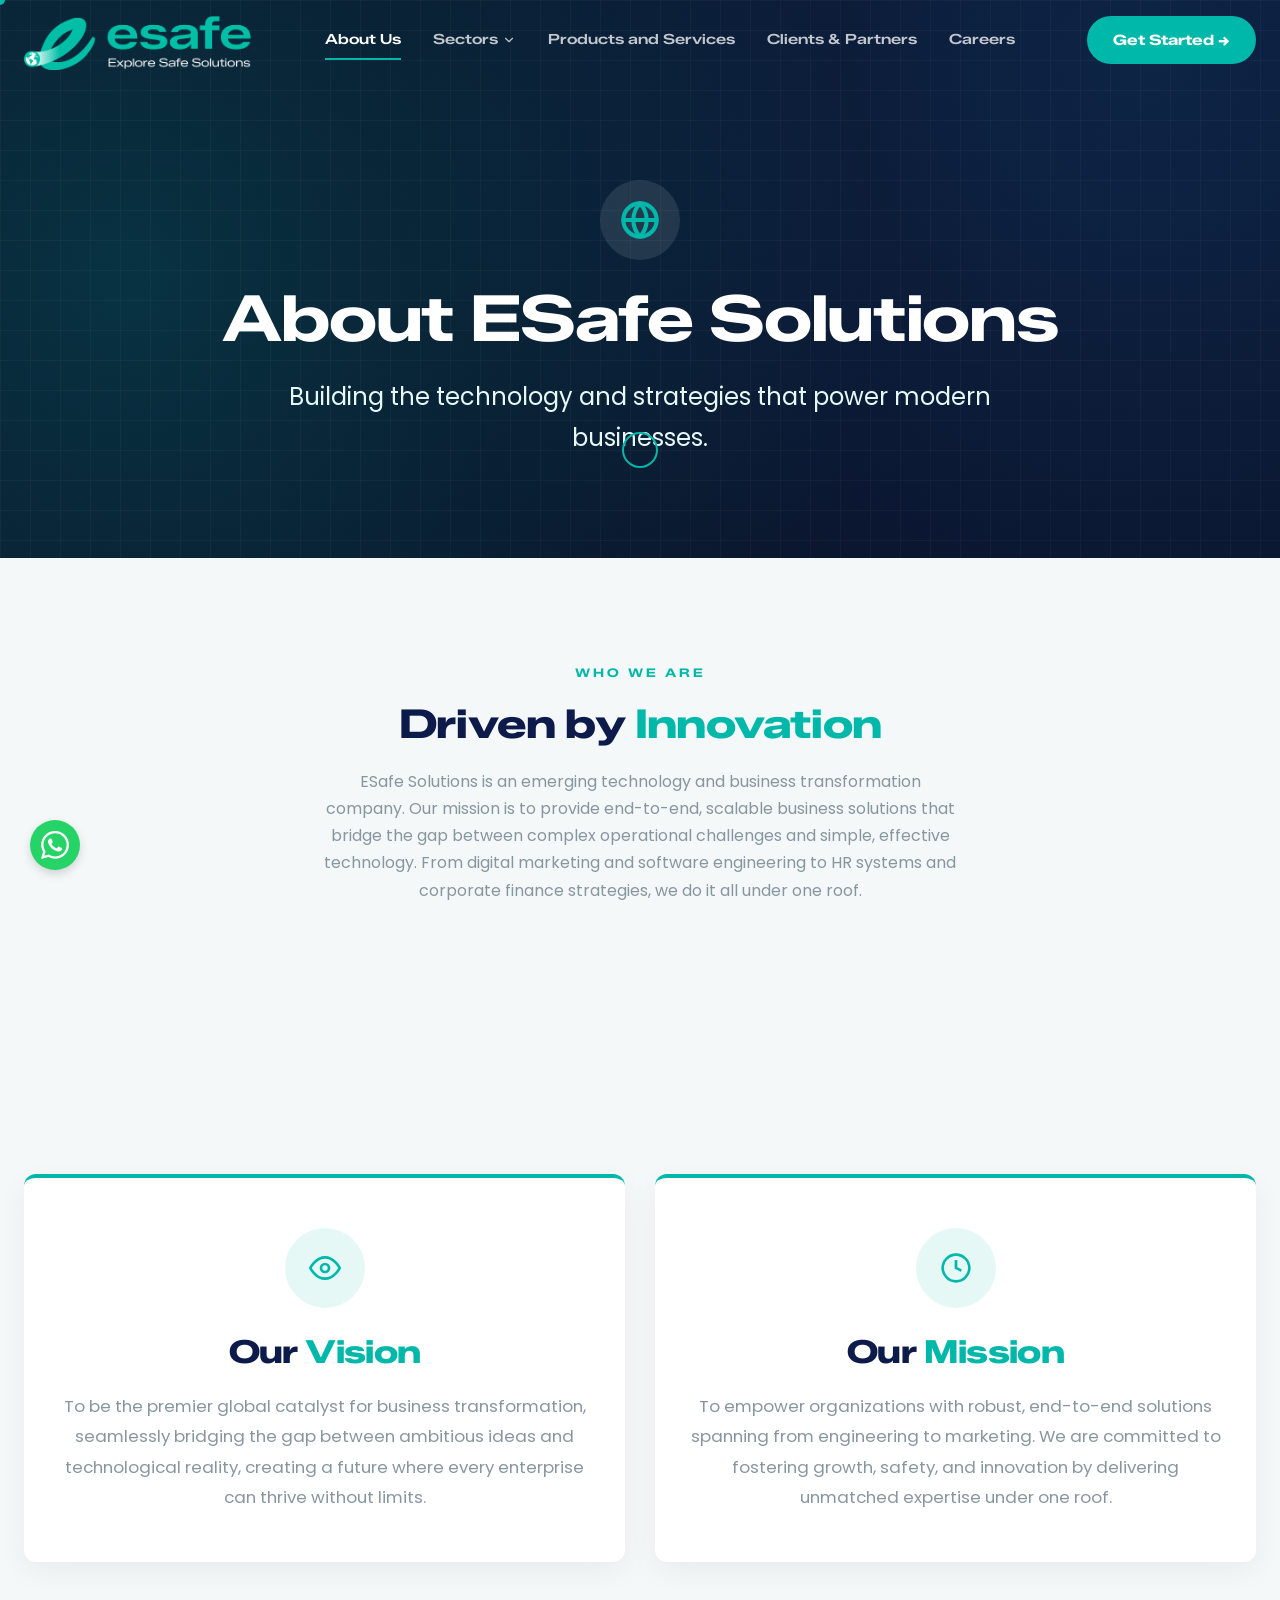
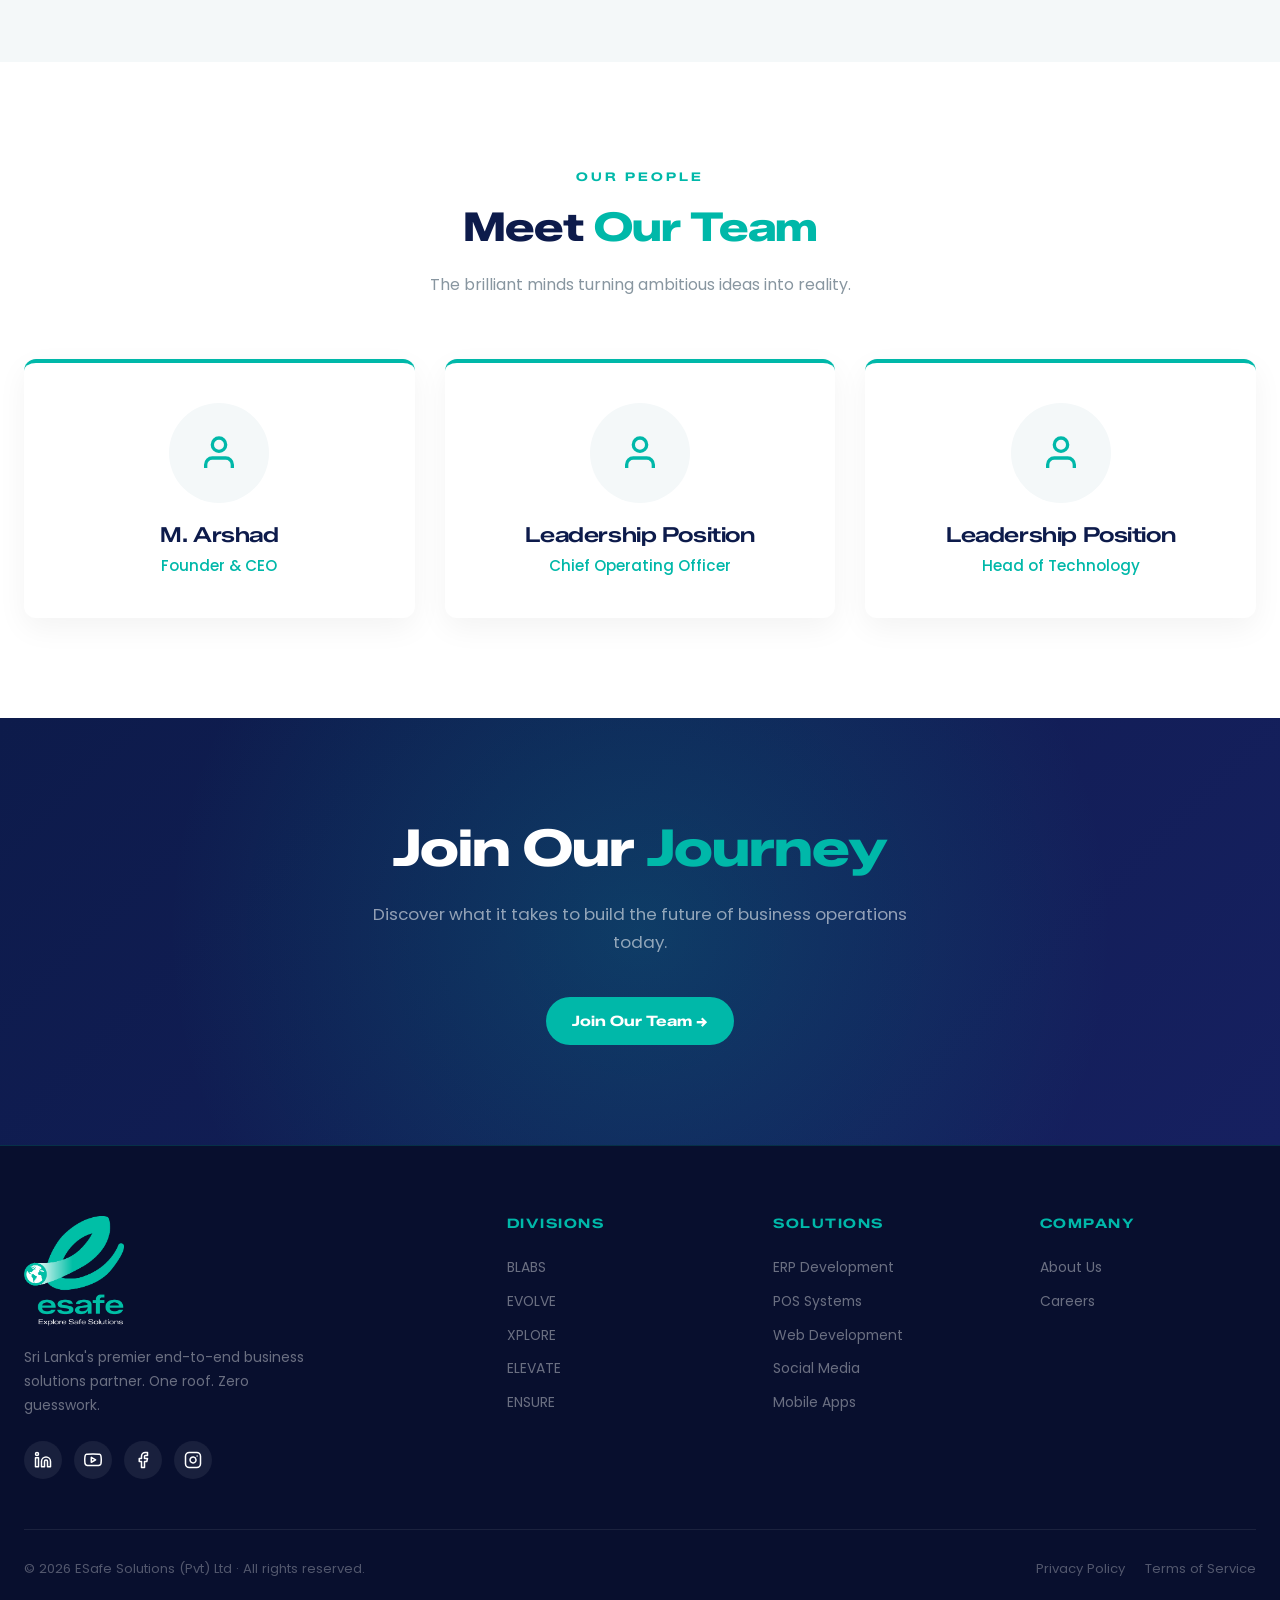
==== about.html @ 648a98b5 "Updated" ====
<!DOCTYPE html>
<html lang="en">

<head>
    <meta charset="UTF-8">
    <meta name="viewport" content="width=device-width, initial-scale=1.0">
    <link rel="icon" href="favicon.png" type="image/png">
    <title>About Us - ESafe Solutions</title>
    <meta name="description" content="Learn more about ESafe Solutions, our mission, values, and the expert team driving business success in Sri Lanka and beyond.">
    <meta name="keywords" content="ESafe Solutions clients, Vepay.io, cbt.lk, Hadramout Premium Restaurant, OSaka City, Aayidhiya Bakers, Zony Spices, iKing Clothings">
    <meta name="author" content="ESafe Solutions (Pvt) Ltd">
    <meta name="robots" content="index, follow">
    <link rel="canonical" href="https://esafesolutions.co/about.html">

    <!-- Open Graph -->
    <meta property="og:type" content="website">
    <meta property="og:url" content="https://esafesolutions.co/clients.html">
    <meta property="og:title" content="About Us - ESafe Solutions">
    <meta property="og:description" content="Our trusted clients and partners including Vepay.io, CBT.lk, Hadramout Premium Restaurant, OSaka City, Aayidhiya Bakers, Zony Spices and iKing Clothings.">
    <meta property="og:site_name" content="ESafe Solutions">

    <!-- Google Fonts: Poppins -->
    <link rel="preconnect" href="https://fonts.googleapis.com">
    <link rel="preconnect" href="https://fonts.gstatic.com" crossorigin>
    <link
        href="https://fonts.googleapis.com/css2?family=Poppins:wght@300;400;500&family=Zalando+Sans+Expanded:wght@600;700;800&display=swap"
        rel="stylesheet">

    <link rel="stylesheet" href="styles.css">
    <style>
        /* ── Page-specific styles ── */
        .sector-header {
            padding: 180px 0 100px;
            background-color: #0A1128;
            color: var(--white);
            text-align: center;
            position: relative;
            overflow: hidden;
        }

        .sector-header::before {
            content: '';
            position: absolute;
            top: -50%;
            left: -50%;
            width: 200%;
            height: 200%;
            background:
                radial-gradient(circle at 30% 50%, rgba(0, 184, 169, 0.2) 0%, transparent 40%),
                radial-gradient(circle at 70% 30%, rgba(33, 150, 243, 0.15) 0%, transparent 40%);
            z-index: 0;
        }

        .sector-header::after {
            content: '';
            position: absolute;
            inset: 0;
            background-image:
                linear-gradient(rgba(255, 255, 255, 0.03) 1px, transparent 1px),
                linear-gradient(90deg, rgba(255, 255, 255, 0.03) 1px, transparent 1px);
            background-size: 30px 30px;
            z-index: 0;
        }

        .sector-header-content {
            position: relative;
            z-index: 1;
        }

        .sector-icon {
            width: 80px;
            height: 80px;
            background: rgba(255, 255, 255, 0.1);
            border-radius: 50%;
            display: flex;
            align-items: center;
            justify-content: center;
            margin: 0 auto 20px;
            color: var(--teal);
        }

        .sector-title {
            font-size: 4rem;
            margin-bottom: 20px;
            font-family: var(--font-heading);
        }

        .sector-subtitle {
            font-size: 1.5rem;
            color: var(--teal-pale);
            max-width: 800px;
            margin: 0 auto;
        }

        /* ── Why Join Section ── */
        .careers-why {
            padding: 100px 0 60px;
        }

        .perks-grid {
            display: grid;
            grid-template-columns: repeat(auto-fit, minmax(260px, 1fr));
            gap: 30px;
            margin-top: 50px;
        }

        .perk-card {
            background: var(--white);
            padding: 40px 32px;
            border-radius: 12px;
            box-shadow: 0 10px 30px rgba(0, 0, 0, 0.05);
            border-top: 4px solid var(--teal);
            transition: transform 0.3s, box-shadow 0.3s;
            text-align: center;
        }

        .perk-card:hover {
            transform: translateY(-8px);
            box-shadow: 0 15px 40px rgba(0, 184, 169, 0.15);
        }

        .perk-icon {
            width: 60px;
            height: 60px;
            background: rgba(0, 184, 169, 0.1);
            border-radius: 50%;
            display: flex;
            align-items: center;
            justify-content: center;
            margin: 0 auto 20px;
            color: var(--teal);
        }

        .perk-title {
            font-size: 1.2rem;
            color: var(--navy);
            margin-bottom: 12px;
            font-weight: 600;
        }

        .perk-desc {
            color: var(--text-muted);
            font-size: 0.95rem;
            line-height: 1.7;
        }

        /* ── Open Positions Section ── */
        .open-positions {
            padding: 60px 0 100px;
        }

        .positions-intro {
            max-width: 700px;
            margin: 0 auto;
            text-align: center;
        }

        .rooster-cta-wrapper {
            margin-top: 60px;
            display: flex;
            justify-content: center;
        }

        .rooster-card {
            background: #0A1128;
            border-radius: 20px;
            padding: 60px 40px;
            text-align: center;
            max-width: 800px;
            width: 100%;
            position: relative;
            overflow: hidden;
            box-shadow: 0 30px 80px rgba(0, 184, 169, 0.2);
        }

        .rooster-card::before {
            content: '';
            position: absolute;
            top: -60%;
            left: -40%;
            width: 200%;
            height: 200%;
            background:
                radial-gradient(circle at 30% 40%, rgba(0, 184, 169, 0.25) 0%, transparent 50%),
                radial-gradient(circle at 70% 70%, rgba(33, 150, 243, 0.15) 0%, transparent 50%);
            z-index: 0;
        }

        .rooster-card-inner {
            position: relative;
            z-index: 1;
        }

        .rooster-badge {
            display: inline-flex;
            align-items: center;
            gap: 8px;
            background: rgba(0, 184, 169, 0.15);
            border: 1px solid rgba(0, 184, 169, 0.3);
            color: var(--teal);
            padding: 6px 16px;
            border-radius: 50px;
            font-size: 0.85rem;
            font-weight: 500;
            margin-bottom: 28px;
            letter-spacing: 0.05em;
            text-transform: uppercase;
        }

        .rooster-badge-dot {
            width: 8px;
            height: 8px;
            background: var(--teal);
            border-radius: 50%;
            animation: pulse-dot 2s infinite;
        }

        @keyframes pulse-dot {

            0%,
            100% {
                opacity: 1;
                transform: scale(1);
            }

            50% {
                opacity: 0.5;
                transform: scale(0.8);
            }
        }

        .rooster-card-title {
            font-size: 2rem;
            color: var(--white);
            font-family: var(--font-heading);
            margin-bottom: 16px;
        }

        .rooster-card-desc {
            color: rgba(255, 255, 255, 0.65);
            font-size: 1rem;
            line-height: 1.7;
            margin-bottom: 16px;
        }

        .btn-rooster {
            display: inline-flex;
            align-items: center;
            gap: 10px;
            background: var(--teal);
            color: var(--white);
            padding: 16px 36px;
            border-radius: 50px;
            font-weight: 600;
            font-size: 1rem;
            text-decoration: none;
            transition: background 0.3s, transform 0.2s, box-shadow 0.3s;
            box-shadow: 0 8px 30px rgba(0, 184, 169, 0.35);
        }

        .btn-rooster:hover {
            background: #00a89e;
            transform: translateY(-2px);
            box-shadow: 0 12px 40px rgba(0, 184, 169, 0.5);
        }

        .btn-rooster svg {
            flex-shrink: 0;
        }

        .rooster-note {
            margin-top: 20px;
            color: rgba(255, 255, 255, 0.4);
            font-size: 0.85rem;
        }

        /* ── Values Strip ── */
        .careers-values {
            padding: 70px 0;
            background-color: var(--bg-light, #f4f6f9);
        }

        .values-strip-grid {
            display: grid;
            grid-template-columns: repeat(auto-fit, minmax(200px, 1fr));
            gap: 20px;
            margin-top: 40px;
        }

        .value-strip-item {
            display: flex;
            align-items: center;
            gap: 14px;
            background: var(--white);
            border-radius: 10px;
            padding: 20px 24px;
            box-shadow: 0 4px 15px rgba(0, 0, 0, 0.04);
        }

        .value-strip-icon {
            width: 44px;
            height: 44px;
            border-radius: 10px;
            background: rgba(0, 184, 169, 0.1);
            display: flex;
            align-items: center;
            justify-content: center;
            color: var(--teal);
            flex-shrink: 0;
        }

        .value-strip-label {
            font-weight: 600;
            color: var(--navy);
            font-size: 0.95rem;
        }

        /* ── CTA ── */
        .careers-cta-section {
            padding: 100px 0;
        }

        .careers-cta-inner {
            text-align: center;
            max-width: 650px;
            margin: 0 auto;
        }

        @media (max-width: 768px) {
            .sector-title {
                font-size: 2.5rem;
            }

            .sector-subtitle {
                font-size: 1.1rem;
            }

            .rooster-card {
                padding: 40px 18px;
            }

            .rooster-card-title {
                font-size: 1.5rem;
            }
        }
    </style>
</head>

<body>
    <!-- Custom Cursor -->
    <div class="cursor-dot"></div>
    <div class="cursor-ring"></div>

    <header id="header" class="scrolled">
        <nav class="container nav-container">
            <a href="index.html" class="logo">
                <img src="navbar-logo.png" alt="ESafe Solutions" class="logo-img">
            </a>
        <ul class="nav-links">
            <li><a href="about.html" class="nav-link">About Us</a></li>
            <li class="dropdown">
                <a href="index.html#services" class="nav-link dropdown-toggle">Sectors <svg class="dropdown-caret"
                        viewBox="0 0 24 24" fill="none" stroke="currentColor" stroke-width="2"
                        stroke-linecap="round" stroke-linejoin="round">
                        <path d="m6 9 6 6 6-6" />
                    </svg></a>
                <ul class="dropdown-menu">
                    <li><a href="blabs.html" class="dropdown-item">BLABS - Strategy</a></li>
                    <li><a href="evolve.html" class="dropdown-item">EVOLVE - Tech</a></li>
                    <li><a href="xplore.html" class="dropdown-item">XPLORE - Marketing</a></li>
                    <li><a href="elevate.html" class="dropdown-item">ELEVATE - HR</a></li>
                    <li><a href="ensure.html" class="dropdown-item">ENSURE - Finance</a></li>
                </ul>
            </li>
            <li><a href="products.html" class="nav-link">Products and Services</a></li>
                <li><a href="clients.html" class="nav-link">Clients &amp; Partners</a></li>
            <li><a href="careers.html" class="nav-link">Careers</a></li>
        </ul>
        <div class="nav-right">
            <a href="index.html#contact" class="btn btn-primary btn-nav">Get Started &rarr;</a>
            <button class="hamburger" aria-label="Menu">
                <span class="line line-1"></span>
                <span class="line line-2"></span>
                <span class="line line-3"></span>
            </button>
        </div>
    </nav>
</header>

<!-- Mobile Nav Overlay -->
<div class="mobile-nav-overlay">
    <ul class="mobile-nav-links">
        <li><a href="about.html">About Us</a></li>
        <li><a href="index.html#services">Sectors</a></li>
        <li><a href="products.html">Products and Services</a></li>
            <li><a href="clients.html">Clients &amp; Partners</a></li>
        <li><a href="careers.html">Careers</a></li>
    </ul>
</div>

    <main>
        <!-- ??????????????????????????????????
                 HERO HEADER
                 ?????????????????????????????????? -->
        <section class="sector-header">
            <div class="container sector-header-content">
                <div class="sector-icon">
                    <svg width="40" height="40" viewBox="0 0 24 24" fill="none" stroke="currentColor" stroke-width="2.5"
                        stroke-linecap="round" stroke-linejoin="round">
                        <circle cx="12" cy="12" r="10"></circle>
                        <path d="M12 2a14.5 14.5 0 0 0 0 20 14.5 14.5 0 0 0 0-20"></path>
                        <path d="M2 12h20"></path>
                    </svg>
                </div>
                <h1 class="sector-title">About ESafe Solutions</h1>
                <p class="sector-subtitle">Building the technology and strategies that power modern businesses.</p>
            </div>
        </section>

        <!-- ??????????????????????????????????
                 OUR STORY
                 ?????????????????????????????????? -->
        <section class="careers-why bg-light">
            <div class="container">
                <div class="section-header reveal">
                    <span class="section-label">WHO WE ARE</span>
                    <h2 class="section-title">Driven by <span class="text-teal">Innovation</span></h2>
                    <p class="section-header-desc" style="max-width: 800px;">ESafe Solutions is an emerging technology and business transformation company. Our mission is to provide end-to-end, scalable business solutions that bridge the gap between complex operational challenges and simple, effective technology. From digital marketing and software engineering to HR systems and corporate finance strategies, we do it all under one roof.</p>
                </div>
            </div>
        </section>

        <!-- ??????????????????????????????????
                 VISION & MISSION
                 ?????????????????????????????????? -->
        <section class="vision-mission-section" style="padding: 100px 0; background: var(--bg-light);">
            <div class="container">
                <div class="perks-grid">
                    <!-- Vision -->
                    <div class="perk-card reveal" style="transition-delay:0.1s; text-align: center; padding: 50px 30px;">
                        <div style="width: 80px; height: 80px; border-radius: 50%; background: rgba(0, 184, 169, 0.1); margin: 0 auto 25px; display: flex; align-items: center; justify-content: center; color: var(--teal);">
                            <svg width="32" height="32" viewBox="0 0 24 24" fill="none" stroke="currentColor" stroke-width="2"><path d="M1 12s4-8 11-8 11 8 11 8-4 8-11 8-11-8-11-8z"></path><circle cx="12" cy="12" r="3"></circle></svg>
                        </div>
                        <h2 class="section-title" style="font-size: 2rem; margin-bottom: 20px;">Our <span class="text-teal">Vision</span></h2>
                        <p class="perk-desc" style="font-size: 1.05rem; line-height: 1.8;">To be the premier global catalyst for business transformation, seamlessly bridging the gap between ambitious ideas and technological reality, creating a future where every enterprise can thrive without limits.</p>
                    </div>

                    <!-- Mission -->
                    <div class="perk-card reveal" style="transition-delay:0.2s; text-align: center; padding: 50px 30px;">
                        <div style="width: 80px; height: 80px; border-radius: 50%; background: rgba(0, 184, 169, 0.1); margin: 0 auto 25px; display: flex; align-items: center; justify-content: center; color: var(--teal);">
                            <svg width="32" height="32" viewBox="0 0 24 24" fill="none" stroke="currentColor" stroke-width="2"><circle cx="12" cy="12" r="10"></circle><polyline points="12 6 12 12 16 14"></polyline></svg>
                        </div>
                        <h2 class="section-title" style="font-size: 2rem; margin-bottom: 20px;">Our <span class="text-teal">Mission</span></h2>
                        <p class="perk-desc" style="font-size: 1.05rem; line-height: 1.8;">To empower organizations with robust, end-to-end solutions spanning from engineering to marketing. We are committed to fostering growth, safety, and innovation by delivering unmatched expertise under one roof.</p>
                    </div>
                </div>
            </div>
        </section>

        <!-- ??????????????????????????????????
                 OUR TEAM
                 ?????????????????????????????????? -->
        <section class="products-section" style="padding: 100px 0; background: var(--white);">
            <div class="container">
                <div class="section-header reveal">
                    <span class="section-label">OUR PEOPLE</span>
                    <h2 class="section-title">Meet <span class="text-teal">Our Team</span></h2>
                    <p class="section-header-desc">The brilliant minds turning ambitious ideas into reality.</p>
                </div>

                <div class="perks-grid mt-4">
                    <!-- Team Member 1 -->
                    <div class="perk-card reveal" style="transition-delay:0.1s; text-align: center; padding: 40px 20px;">
                        <div style="width: 100px; height: 100px; border-radius: 50%; background: var(--bg-light); margin: 0 auto 20px; display: flex; align-items: center; justify-content: center; color: var(--teal);">
                            <svg width="40" height="40" viewBox="0 0 24 24" fill="none" stroke="currentColor" stroke-width="2"><path d="M20 21v-2a4 4 0 0 0-4-4H8a4 4 0 0 0-4 4v2"></path><circle cx="12" cy="7" r="4"></circle></svg>
                        </div>
                        <h3 class="perk-title" style="font-size: 1.3rem; margin-bottom: 5px;">M. Arshad</h3>
                        <p class="perk-desc" style="margin-top: 5px; color: var(--teal); font-weight: 500;">Founder &amp; CEO</p>
                    </div>

                    <!-- Team Member 2 -->
                    <div class="perk-card reveal" style="transition-delay:0.2s; text-align: center; padding: 40px 20px;">
                        <div style="width: 100px; height: 100px; border-radius: 50%; background: var(--bg-light); margin: 0 auto 20px; display: flex; align-items: center; justify-content: center; color: var(--teal);">
                            <svg width="40" height="40" viewBox="0 0 24 24" fill="none" stroke="currentColor" stroke-width="2"><path d="M20 21v-2a4 4 0 0 0-4-4H8a4 4 0 0 0-4 4v2"></path><circle cx="12" cy="7" r="4"></circle></svg>
                        </div>
                        <h3 class="perk-title" style="font-size: 1.3rem; margin-bottom: 5px;">Leadership Position</h3>
                        <p class="perk-desc" style="margin-top: 5px; color: var(--teal); font-weight: 500;">Chief Operating Officer</p>
                    </div>

                    <!-- Team Member 3 -->
                    <div class="perk-card reveal" style="transition-delay:0.3s; text-align: center; padding: 40px 20px;">
                        <div style="width: 100px; height: 100px; border-radius: 50%; background: var(--bg-light); margin: 0 auto 20px; display: flex; align-items: center; justify-content: center; color: var(--teal);">
                            <svg width="40" height="40" viewBox="0 0 24 24" fill="none" stroke="currentColor" stroke-width="2"><path d="M20 21v-2a4 4 0 0 0-4-4H8a4 4 0 0 0-4 4v2"></path><circle cx="12" cy="7" r="4"></circle></svg>
                        </div>
                        <h3 class="perk-title" style="font-size: 1.3rem; margin-bottom: 5px;">Leadership Position</h3>
                        <p class="perk-desc" style="margin-top: 5px; color: var(--teal); font-weight: 500;">Head of Technology</p>
                    </div>
                </div>
            </div>
        </section>

        <!-- ??????????????????????????????????
                 BOTTOM CTA
                 ?????????????????????????????????? -->
        <section class="cta-banner">
            <div class="cta-glow"></div>
            <div class="container cta-content reveal">
                <h2 class="cta-title">Join Our <span class="text-teal">Journey</span></h2>
                <p class="cta-desc">Discover what it takes to build the future of business operations today.</p>
                <div class="cta-buttons">
                    <a href="careers.html" class="btn btn-primary">Join Our Team &rarr;</a>
                </div>
            </div>
        </section>
    </main>

    <!-- Footer -->
    <footer class="site-footer">
        <div class="container">
            <div class="footer-grid">
                <div class="footer-brand">
                    <a href="index.html" class="logo">
                        <img src="logo-vertical-light.png" alt="ESafe Solutions" class="logo-img footer-logo">
                    </a>
                    <p class="footer-brand-desc">Sri Lanka's premier end-to-end business solutions partner. One roof.
                        Zero guesswork.</p>
                    <div class="social-links">
                        <a href="https://www.linkedin.com/company/104668335" target="_blank" class="social-btn"
                            aria-label="LinkedIn">
                            <svg xmlns="http://www.w3.org/2000/svg" width="18" height="18" viewBox="0 0 24 24"
                                fill="none" stroke="currentColor" stroke-width="2" stroke-linecap="round"
                                stroke-linejoin="round">
                                <path
                                    d="M16 8a6 6 0 0 1 6 6v7h-4v-7a2 2 0 0 0-2-2 2 2 0 0 0-2 2v7h-4v-7a6 6 0 0 1 6-6z">
                                </path>
                                <rect x="2" y="9" width="4" height="12"></rect>
                                <circle cx="4" cy="4" r="2"></circle>
                            </svg>
                        </a>
                        <a href="https://www.youtube.com/@esafe_solutions" target="_blank" class="social-btn"
                            aria-label="YouTube">
                            <svg xmlns="http://www.w3.org/2000/svg" width="18" height="18" viewBox="0 0 24 24"
                                fill="none" stroke="currentColor" stroke-width="2" stroke-linecap="round"
                                stroke-linejoin="round">
                                <path
                                    d="M22.54 6.42a2.78 2.78 0 0 0-1.94-2C18.88 4 12 4 12 4s-6.88 0-8.6.46a2.78 2.78 0 0 0-1.94 2A29 29 0 0 0 1 11.75a29 29 0 0 0 .46 5.33A2.78 2.78 0 0 0 3.4 19c1.72.46 8.6.46 8.6.46s6.88 0 8.6-.46a2.78 2.78 0 0 0 1.94-2 29 29 0 0 0 .46-5.25 29 29 0 0 0-.46-5.33z">
                                </path>
                                <polygon points="9.75 15.02 15.5 11.75 9.75 8.48 9.75 15.02"></polygon>
                            </svg>
                        </a>
                        <a href="https://www.facebook.com/esafesolutionsco/" target="_blank" class="social-btn"
                            aria-label="Facebook">
                            <svg xmlns="http://www.w3.org/2000/svg" width="18" height="18" viewBox="0 0 24 24"
                                fill="none" stroke="currentColor" stroke-width="2" stroke-linecap="round"
                                stroke-linejoin="round">
                                <path d="M18 2h-3a5 5 0 0 0-5 5v3H7v4h3v8h4v-8h3l1-4h-4V7a1 1 0 0 1 1-1h3z"></path>
                            </svg>
                        </a>
                        <a href="https://www.instagram.com/esafesolutionsco/" target="_blank" class="social-btn"
                            aria-label="Instagram">
                            <svg xmlns="http://www.w3.org/2000/svg" width="18" height="18" viewBox="0 0 24 24"
                                fill="none" stroke="currentColor" stroke-width="2" stroke-linecap="round"
                                stroke-linejoin="round">
                                <rect x="2" y="2" width="20" height="20" rx="5" ry="5"></rect>
                                <path d="M16 11.37A4 4 0 1 1 12.63 8 4 4 0 0 1 16 11.37z"></path>
                                <line x1="17.5" y1="6.5" x2="17.51" y2="6.5"></line>
                            </svg>
                        </a>
                    </div>
                </div>

                <div class="footer-col">
                    <h4 class="footer-title">DIVISIONS</h4>
                    <ul class="footer-links">
                        <li><a href="blabs.html">BLABS</a></li>
                        <li><a href="evolve.html">EVOLVE</a></li>
                        <li><a href="xplore.html">XPLORE</a></li>
                        <li><a href="elevate.html">ELEVATE</a></li>
                        <li><a href="ensure.html">ENSURE</a></li>
                    </ul>
                </div>

                <div class="footer-col">
                    <h4 class="footer-title">SOLUTIONS</h4>
                    <ul class="footer-links">
                        <li><a href="#">ERP Development</a></li>
                        <li><a href="#">POS Systems</a></li>
                        <li><a href="#">Web Development</a></li>
                        <li><a href="#">Social Media</a></li>
                        <li><a href="#">Mobile Apps</a></li>
                    </ul>
                </div>

                <div class="footer-col">
                    <h4 class="footer-title">COMPANY</h4>
                    <ul class="footer-links">
                        <li><a href="about.html">About Us</a></li>
                        <li><a href="careers.html">Careers</a></li>
                    </ul>
                </div>
            </div>

            <div class="footer-bottom">
                <p class="copyright">&copy; 2026 ESafe Solutions (Pvt) Ltd &middot; All rights reserved.</p>
                <div class="legal-links">
                    <a href="#">Privacy Policy</a>
                    <a href="#">Terms of Service</a>
                </div>
            </div>
        </div>
    </footer>

    <button id="backToTop" class="back-to-top" aria-label="Back to Top">&uarr;</button>

    <script src="script.js" defer></script>
  <!-- Chatbase AI Chatbot -->
  <script>
    (function(){if(!window.chatbase||window.chatbase("getState")!=="initialized"){window.chatbase=(...arguments)=>{if(!window.chatbase.q){window.chatbase.q=[]}window.chatbase.q.push(arguments)};window.chatbase=new Proxy(window.chatbase,{get(target,prop){if(prop==="q"){return target.q}return(...args)=>target(prop,...args)}})}const onLoad=function(){const script=document.createElement("script");script.src="https://www.chatbase.co/embed.min.js";script.id="kgr7RWENvWtGInZok-Qa7";script.domain="www.chatbase.co";document.body.appendChild(script)};if(document.readyState==="complete"){onLoad()}else{window.addEventListener("load",onLoad)}})();
  </script>
  <!-- WhatsApp Floating Button -->
  <a href="https://wa.me/94754654255" class="whatsapp-float" target="_blank" aria-label="Chat on WhatsApp">
    <svg xmlns="http://www.w3.org/2000/svg" width="28" height="28" viewBox="0 0 24 24" fill="currentColor">
      <path d="M17.472 14.382c-.297-.149-1.758-.867-2.03-.967-.273-.099-.471-.148-.67.15-.197.297-.767.966-.94 1.164-.173.199-.347.223-.644.075-.297-.15-1.255-.463-2.39-1.475-.883-.788-1.48-1.761-1.653-2.059-.173-.297-.018-.458.13-.606.134-.133.298-.347.446-.52.149-.174.198-.298.298-.497.099-.198.05-.371-.025-.52-.075-.149-.669-1.612-.916-2.207-.242-.579-.487-.5-.669-.51-.173-.008-.371-.01-.57-.01-.198 0-.52.074-.792.372-.272.297-1.04 1.016-1.04 2.479 0 1.462 1.065 2.875 1.213 3.074.149.198 2.096 3.2 5.077 4.487.709.306 1.262.489 1.694.625.712.227 1.36.195 1.871.118.571-.085 1.758-.719 2.006-1.413.248-.694.248-1.289.173-1.413-.074-.124-.272-.198-.57-.347m-5.421 7.403h-.004a9.87 9.87 0 01-5.031-1.378l-.361-.214-3.741.982.998-3.648-.235-.374a9.86 9.86 0 01-1.51-5.26c.001-5.45 4.436-9.884 9.888-9.884 2.64 0 5.122 1.03 6.988 2.898a9.825 9.825 0 012.893 6.994c-.003 5.45-4.437 9.884-9.885 9.884m8.413-18.297A11.815 11.815 0 0012.05 0C5.495 0 .16 5.335.157 11.892c0 2.096.547 4.142 1.588 5.945L.057 24l6.305-1.654a11.882 11.882 0 005.683 1.448h.005c6.554 0 11.89-5.335 11.893-11.893a11.821 11.821 0 00-3.48-8.413z"/>
    </svg>
  </a>
</body>

</html>
---- styles.css ----
/* ━━━━━━━━━━━━━━━━━━━━━━━━━━━━━━━━━━
   BRAND VARIABLES & BASE SETUP
━━━━━━━━━━━━━━━━━━━━━━━━━━━━━━━━━━ */
:root {
    /* Brand Colors */
    --teal: #00B8A9;
    --teal-light: #1cead9;
    --teal-pale: #E6F8F7;
    --navy: #0D1B4B;
    --navy-deep: #080f2e;
    --white: #FFFFFF;
    --text-main: #444444;
    --text-muted: #8896a0;
    --bg-light: #f4f8f9;

    /* Typography */
    --font-heading: 'Zalando Sans Expanded', 'Zalando Sans Wide', sans-serif;
    --font-body: 'Poppins', sans-serif;

    /* Spacing */
    --section-padding: 110px;
    --section-padding-mobile: 80px;

    /* Radii */
    --radius-sm: 8px;
    --radius-md: 14px;
    --radius-lg: 20px;
    --radius-xl: 24px;
    --radius-pill: 50px;

    /* Transitions */
    --ease-spring: cubic-bezier(0.34, 1.56, 0.64, 1);
    --ease-smooth: cubic-bezier(0.25, 0.8, 0.25, 1);
    --transition-base: 0.3s var(--ease-smooth);
}

@font-face {
    font-family: 'Zalando Sans Wide';
    src: url('fonts/ZalandoSansWide-SemiBold.woff2') format('woff2');
    font-weight: 600;
    font-style: normal;
    font-display: swap;
}

@font-face {
    font-family: 'Zalando Sans Wide';
    src: url('fonts/ZalandoSansWide-Bold.woff2') format('woff2');
    font-weight: 700;
    font-style: normal;
    font-display: swap;
}

@font-face {
    font-family: 'Zalando Sans Wide';
    src: url('fonts/ZalandoSansWide-ExtraBold.woff2') format('woff2');
    font-weight: 800;
    font-style: normal;
    font-display: swap;
}

/* Google Fonts alias fallback */
@font-face {
    font-family: 'Zalando Sans Expanded';
    src: local('Zalando Sans Expanded');
    font-display: swap;
}

*,
*::before,
*::after {
    box-sizing: border-box;
    margin: 0;
    padding: 0;
}

html {
    scroll-behavior: smooth;
    font-size: 16px;
    overflow-x: hidden;
    width: 100%;
}

body {
    font-family: var(--font-body);
    color: var(--text-main);
    background-color: var(--white);
    line-height: 1.7;
    overflow-x: hidden;
    width: 100%;
    -webkit-font-smoothing: antialiased;
    -moz-osx-font-smoothing: grayscale;
}

body.has-custom-cursor {
    cursor: none;
}

body.has-custom-cursor a,
body.has-custom-cursor button,
body.has-custom-cursor .service-card {
    cursor: none;
}

h1,
h2,
h3,
h4,
h5,
h6 {
    font-family: var(--font-heading);
    letter-spacing: -0.02em;
    color: var(--navy);
    line-height: 1.2;
}

a {
    text-decoration: none;
    color: inherit;
    outline: none;
}

ul {
    list-style: none;
}

img {
    max-width: 100%;
    display: block;
}

button {
    font-family: var(--font-heading);
    border: none;
    background: none;
    cursor: pointer;
    outline: none;
}

.container {
    width: 100%;
    max-width: 1280px;
    margin: 0 auto;
    padding: 0 24px;
}

section {
    padding: var(--section-padding) 0;
    position: relative;
}

.reveal,
.reveal-left,
.reveal-right {
    opacity: 0;
}

.reveal {
    transform: translateY(32px);
}

.reveal-left {
    transform: translateX(-32px);
}

.reveal-right {
    transform: translateX(32px);
}

.reveal.visible,
.reveal-left.visible,
.reveal-right.visible {
    opacity: 1;
    transform: none;
    transition: opacity 0.65s var(--ease-smooth), transform 0.65s var(--ease-smooth);
}

/* ━━━━━━━━━━━━━━━━━━━━━━━━━━━━━━━━━━
   CUSTOM CURSOR
━━━━━━━━━━━━━━━━━━━━━━━━━━━━━━━━━━ */
.cursor-dot,
.cursor-ring {
    position: fixed;
    top: 0;
    left: 0;
    pointer-events: none;
    border-radius: 50%;
    transform: translate(calc(var(--x, 0px) - 50%), calc(var(--y, 0px) - 50%)) scale(var(--scale, 1));
    display: none;
}

body.has-custom-cursor .cursor-dot,
body.has-custom-cursor .cursor-ring {
    display: block;
}

.cursor-dot {
    width: 10px;
    height: 10px;
    background-color: var(--teal);
    z-index: 9999;
    transition: transform 0s, width 0.3s var(--ease-spring), height 0.3s var(--ease-spring), opacity 0.3s var(--ease-smooth);
}

.cursor-ring {
    width: 36px;
    height: 36px;
    border: 2px solid var(--teal);
    z-index: 9998;
    transition: transform 0s, width 0.3s var(--ease-spring), height 0.3s var(--ease-spring), background-color 0.3s var(--ease-smooth), opacity 0.3s var(--ease-smooth);
}

body.cursor-hover .cursor-ring {
    width: 60px;
    height: 60px;
    background-color: rgba(0, 184, 169, 0.15);
}

body.cursor-hover .cursor-dot {
    width: 0;
    height: 0;
    opacity: 0;
}

body.cursor-clicking .cursor-dot,
body.cursor-clicking .cursor-ring {
    --scale: 0.7;
}

/* ━━━━━━━━━━━━━━━━━━━━━━━━━━━━━━━━━━
   HEADER & NAVBAR
━━━━━━━━━━━━━━━━━━━━━━━━━━━━━━━━━━ */
header {
    position: fixed;
    top: 0;
    left: 0;
    width: 100%;
    z-index: 1000;
    background: transparent;
    border-bottom: 1px solid transparent;
    transition: background 0.35s ease, backdrop-filter 0.35s ease, border-bottom 0.35s ease;
}

header.scrolled {
    background: rgba(13, 27, 75, 0.92);
    backdrop-filter: blur(20px);
    -webkit-backdrop-filter: blur(20px);
    border-bottom: 1px solid rgba(0, 184, 169, 0.2);
}

.nav-container {
    display: flex;
    justify-content: space-between;
    align-items: center;
    height: 80px;
}

.logo {
    display: flex;
    align-items: center;
    gap: 8px;
}

.logo-img {
    height: 60px;
    width: auto;
    object-fit: contain;
}

/* Footer logo — larger */
.footer-logo {
    height: 110px;
    width: auto;
}

.nav-links {
    display: flex;
    gap: 32px;
}

.nav-links li {
    display: flex;
}

.nav-link {
    font-family: var(--font-heading);
    font-weight: 600;
    font-size: 0.88rem;
    color: rgba(255, 255, 255, 0.75);
    position: relative;
    padding: 8px 0;
    transition: color 0.3s;
}

.nav-link::after {
    content: '';
    position: absolute;
    bottom: 0;
    left: 0;
    width: 100%;
    height: 2px;
    background-color: var(--teal);
    transform: scaleX(0);
    transform-origin: left;
    transition: transform 0.3s ease;
}

.nav-link:hover,
.nav-link.active {
    color: var(--white);
}

.nav-link:hover::after,
.nav-link.active::after {
    transform: scaleX(1);
}

.nav-right {
    display: flex;
    align-items: center;
    gap: 20px;
}

/* DROPDOWN */
.dropdown {
    position: relative;
    display: flex;
    align-items: center;
}

.dropdown-menu {
    position: absolute;
    top: 100%;
    left: 0;
    background-color: var(--navy);
    min-width: 200px;
    border-radius: var(--radius-sm);
    box-shadow: 0 10px 30px rgba(0, 0, 0, 0.15);
    opacity: 0;
    visibility: hidden;
    transform: translateY(10px);
    transition: opacity 0.3s, transform 0.3s, visibility 0.3s;
    padding: 10px 0;
    z-index: 1000;
}

header.scrolled .dropdown-menu {
    background-color: rgba(13, 27, 75, 0.95);
    backdrop-filter: blur(20px);
}

.dropdown:hover .dropdown-menu,
.dropdown:focus-within .dropdown-menu {
    opacity: 1;
    visibility: visible;
    transform: translateY(0);
}

.dropdown-item {
    display: block;
    padding: 10px 20px;
    color: rgba(255, 255, 255, 0.75);
    font-family: var(--font-heading);
    font-size: 0.85rem;
    font-weight: 600;
    transition: color 0.3s, background-color 0.3s;
}

.dropdown-item:hover {
    color: var(--white);
    background-color: rgba(0, 184, 169, 0.15);
}

.dropdown-toggle {
    display: inline-flex;
    align-items: center;
}

.dropdown-caret {
    width: 14px;
    height: 14px;
    margin-left: 4px;
    transition: transform 0.3s var(--ease-spring);
}

.dropdown:hover .dropdown-caret,
.dropdown:focus-within .dropdown-caret {
    transform: rotate(180deg);
}

.sector-title {
    color: var(--white) !important;
}

/* BUTTONS */
.btn {
    display: inline-flex;
    align-items: center;
    justify-content: center;
    font-family: var(--font-heading);
    font-weight: 700;
    display: inline-block;
    background-color: var(--teal);
    color: var(--white);
    padding: 14px 34px;
    border-radius: 50px;
    font-size: 0.95rem;
    font-weight: 700;
    text-decoration: none;
    transition: transform 0.3s var(--ease-spring), background-color 0.3s, box-shadow 0.3s, color 0.3s;
    cursor: pointer;
    border: none;
    font-family: var(--font-heading);
}

.btn:hover {
    background-color: #00998c;
    color: var(--white);
    transform: translateY(-3px);
    box-shadow: 0 8px 20px rgba(0, 184, 169, 0.3);
}

.btn-primary {
    background-color: var(--teal);
    color: var(--white);
    padding: 12px 26px;
    font-size: 0.9rem;
}

.btn-primary:hover {
    background-color: var(--teal-light);
    transform: translateY(-3px);
    box-shadow: 0 8px 20px rgba(0, 184, 169, 0.3);
}

.btn-outline {
    background-color: transparent;
    color: var(--teal);
    border: 2px solid var(--teal);
    padding: 13px 30px;
    font-size: 0.9rem;
}

.btn-outline:hover {
    background-color: var(--teal);
    color: var(--white);
    transform: translateY(-3px);
    box-shadow: 0 8px 20px rgba(0, 184, 169, 0.3);
}

.btn:active {
    transform: scale(0.97);
}

/* Override transform transition when JS is actively moving it */
.btn.js-magnetic {
    transition: transform 0s, background-color 0.3s, box-shadow 0.3s, color 0.3s !important;
}

/* Hamburger */
.hamburger {
    display: none;
    flex-direction: column;
    justify-content: space-between;
    width: 24px;
    height: 14px;
    z-index: 1001;
    /* Above overlay */
    cursor: pointer;
}

.hamburger .line {
    display: block;
    width: 24px;
    height: 2px;
    background-color: var(--white);
    transition: transform 0.3s, opacity 0.3s;
}

.hamburger.open .line-1 {
    transform: translateY(6px) rotate(45deg);
}

.hamburger.open .line-2 {
    opacity: 0;
}

.hamburger.open .line-3 {
    transform: translateY(-6px) rotate(-45deg);
}

/* Mobile Nav Overlay */
.mobile-nav-overlay {
    position: fixed;
    inset: 0;
    background-color: var(--navy-deep);
    z-index: 999;
    display: flex;
    flex-direction: column;
    align-items: center;
    justify-content: center;
    opacity: 0;
    pointer-events: none;
    transition: opacity 0.4s ease;
}

.mobile-nav-overlay.active {
    opacity: 1;
    pointer-events: auto;
}

.mobile-nav-links {
    display: flex;
    flex-direction: column;
    align-items: center;
    gap: 30px;
}

.mobile-nav-links li {
    opacity: 0;
    transform: translateY(20px);
    transition: opacity 0.3s ease, transform 0.3s ease;
}

.mobile-nav-overlay.active .mobile-nav-links li {
    opacity: 1;
    transform: translateY(0);
}

.mobile-nav-overlay.active .mobile-nav-links li:nth-child(1) {
    transition-delay: 0.1s;
}

.mobile-nav-overlay.active .mobile-nav-links li:nth-child(2) {
    transition-delay: 0.2s;
}

.mobile-nav-overlay.active .mobile-nav-links li:nth-child(3) {
    transition-delay: 0.3s;
}

.mobile-nav-overlay.active .mobile-nav-links li:nth-child(4) {
    transition-delay: 0.4s;
}

.mobile-nav-overlay.active .mobile-nav-links li:nth-child(5) {
    transition-delay: 0.5s;
}

.mobile-nav-links a {
    font-family: var(--font-heading);
    font-weight: 700;
    font-size: 1.8rem;
    color: var(--white);
}

/* ━━━━━━━━━━━━━━━━━━━━━━━━━━━━━━━━━━
   UTILITY CLASSES
━━━━━━━━━━━━━━━━━━━━━━━━━━━━━━━━━━ */
.text-teal {
    color: var(--teal);
}

.bg-light {
    background-color: var(--bg-light);
}

.mt-4 {
    margin-top: 32px;
}

.section-label {
    display: inline-block;
    font-family: var(--font-heading);
    font-weight: 700;
    font-size: 0.75rem;
    color: var(--teal);
    text-transform: uppercase;
    letter-spacing: 3px;
    margin-bottom: 16px;
}

.section-title {
    font-family: var(--font-heading);
    font-weight: 800;
    font-size: clamp(1.8rem, 3.5vw, 2.5rem);
    color: var(--navy);
    margin-bottom: 20px;
    line-height: 1.2;
}

.section-desc {
    font-size: 0.95rem;
    color: var(--text-muted);
    line-height: 1.7;
    margin-bottom: 16px;
}

.section-header {
    text-align: center;
    max-width: 640px;
    margin: 0 auto 60px;
}

.section-header-desc {
    font-size: 1rem;
    color: var(--text-muted);
    line-height: 1.7;
}

/* ━━━━━━━━━━━━━━━━━━━━━━━━━━━━━━━━━━
   HERO SECTION
━━━━━━━━━━━━━━━━━━━━━━━━━━━━━━━━━━ */
.hero {
    min-height: 100vh;
    background-color: var(--navy-deep);
    position: relative;
    overflow: hidden;
}

.hero-canvas {
    position: absolute;
    inset: 0;
    z-index: 0;
}

.hero-bg-grid {
    position: absolute;
    inset: 0;
    background-image:
        linear-gradient(rgba(0, 184, 169, 0.04) 1px, transparent 1px),
        linear-gradient(90deg, rgba(0, 184, 169, 0.04) 1px, transparent 1px);
    background-size: 60px 60px;
    z-index: 1;
    pointer-events: none;
    animation: gridPulse 8s ease-in-out infinite alternate;
}

@keyframes gridPulse {
    0% {
        opacity: 0.3;
    }

    100% {
        opacity: 0.8;
    }
}

.hero-orb {
    position: absolute;
    border-radius: 50%;
    pointer-events: none;
    z-index: 1;
}

.orb-1 {
    width: 500px;
    height: 500px;
    top: -100px;
    right: -100px;
    background: radial-gradient(circle, rgba(0, 184, 169, 0.10) 0%, transparent 70%);
    animation: orbDrift1 12s ease-in-out infinite alternate;
}

.orb-2 {
    width: 300px;
    height: 300px;
    bottom: -50px;
    left: -50px;
    background: radial-gradient(circle, rgba(0, 184, 169, 0.06) 0%, transparent 70%);
    animation: orbDrift2 10s ease-in-out infinite alternate;
}

@keyframes orbDrift1 {
    0% {
        transform: translateY(0);
    }

    100% {
        transform: translateY(-40px);
    }
}

@keyframes orbDrift2 {
    0% {
        transform: translateY(0);
    }

    100% {
        transform: translateY(30px);
    }
}

.hero-container {
    display: grid;
    grid-template-columns: 55% 45%;
    align-items: center;
    position: relative;
    z-index: 2;
    padding: 120px 0 80px;
}

.hero-badge {
    display: inline-flex;
    align-items: center;
    gap: 12px;
    background: linear-gradient(90deg, rgba(0, 184, 169, 0.15) 0%, rgba(255, 255, 255, 0.03) 100%);
    border: 1px solid rgba(0, 184, 169, 0.3);
    border-radius: 100px;
    padding: 8px 24px;
    margin-bottom: 28px;
    backdrop-filter: blur(12px);
    -webkit-backdrop-filter: blur(12px);
    box-shadow: 0 4px 24px rgba(0, 184, 169, 0.12);
    animation: fadeInUp 0.6s var(--ease-smooth) 0.2s both;
}

.pulse-dot {
    width: 8px;
    height: 8px;
    background-color: var(--teal);
    border-radius: 50%;
    animation: pulseDot 2s ease-in-out infinite;
}

@keyframes pulseDot {

    0%,
    100% {
        transform: scale(1);
        opacity: 1;
    }

    50% {
        transform: scale(1.5);
        opacity: 0.6;
    }
}

.badge-text {
    font-family: var(--font-body);
    font-weight: 500;
    font-size: 0.85rem;
    color: var(--teal-pale);
    letter-spacing: 0.5px;
}

.hero-headline {
    font-family: var(--font-heading);
    font-weight: 800;
    font-size: clamp(36px, 5.5vw, 72px);
    color: var(--white);
    line-height: 1.05;
    margin-bottom: 24px;
    animation: fadeInUp 0.6s var(--ease-smooth) 0.4s both;
}

.hero-headline .line-2 {
    position: relative;
    display: inline-block;
}

.hero-headline .line-2::after {
    content: '';
    position: absolute;
    bottom: 2px;
    left: 0;
    width: 100%;
    height: 4px;
    background-color: var(--teal);
    transform: scaleX(0);
    transform-origin: left;
    animation: underlineSlide 0.7s var(--ease-smooth) 0.8s forwards;
}

@keyframes underlineSlide {
    to {
        transform: scaleX(1);
    }
}

.hero-subtext {
    font-size: 1.1rem;
    color: rgba(255, 255, 255, 0.65);
    max-width: 480px;
    margin-bottom: 36px;
    animation: fadeInUp 0.6s var(--ease-smooth) 0.6s both;
}

.hero-cta {
    display: flex;
    gap: 14px;
    margin-bottom: 48px;
    animation: fadeInUp 0.6s var(--ease-smooth) 0.8s both;
}

.hero-stats {
    border-top: 1px solid rgba(255, 255, 255, 0.1);
    padding-top: 28px;
    display: flex;
    gap: 32px;
    animation: fadeInUp 0.6s var(--ease-smooth) 1.0s both;
}

.stat-item {
    display: flex;
    flex-direction: column;
}

.stat-number {
    font-family: var(--font-heading);
    font-weight: 800;
    font-size: 2rem;
    color: var(--white);
    line-height: 1;
}

.hero-stats .stat-suffix {
    color: var(--teal);
}

.stat-label {
    font-size: 0.8rem;
    color: rgba(255, 255, 255, 0.4);
    margin-top: 4px;
}

@keyframes fadeInUp {
    from {
        opacity: 0;
        transform: translateY(20px);
    }

    to {
        opacity: 1;
        transform: translateY(0);
    }
}

/* Hero Floating Cards */
.hero-cards {
    position: relative;
    height: 500px;
    width: 100%;
}

.float-card {
    position: absolute;
    background: rgba(255, 255, 255, 0.06);
    backdrop-filter: blur(16px) saturate(180%);
    -webkit-backdrop-filter: blur(16px) saturate(180%);
    border: 1px solid rgba(255, 255, 255, 0.12);
    border-radius: var(--radius-lg);
    padding: 22px 24px;
    box-shadow: 0 8px 32px rgba(0, 0, 0, 0.2);
    transition: transform 0.3s, box-shadow 0.3s, border-color 0.3s;
    z-index: 2;
    width: 170px;
}

.float-card:hover {
    transform: translateY(-8px) scale(1.05) !important;
    box-shadow: 0 20px 60px rgba(0, 184, 169, 0.3);
    border-color: rgba(0, 184, 169, 0.5);
    backdrop-filter: blur(24px);
}

.card-icon {
    margin-bottom: 12px;
    line-height: 0;
}

.card-icon svg {
    color: var(--teal);
    width: 28px;
    height: 28px;
}

.card-div {
    font-family: var(--font-heading);
    font-weight: 700;
    font-size: 0.95rem;
    color: var(--teal);
}

.card-sub {
    font-size: 0.75rem;
    color: rgba(255, 255, 255, 0.45);
}

/* Balanced pentagon layout: finely tuned for the right column */
.card-blabs {
    top: 5%;
    left: 50%;
    transform: translateX(-50%);
    animation: float1 7s ease-in-out infinite alternate, fadeInRight 0.6s var(--ease-smooth) 1.2s both;
}

.card-evolve {
    top: 25%;
    right: 2%;
    animation: float2 9s ease-in-out infinite alternate, fadeInRight 0.6s var(--ease-smooth) 1.3s both;
    animation-delay: -2s, 1.3s;
}

.card-xplore {
    top: 25%;
    left: 2%;
    animation: float3 8s ease-in-out infinite alternate, fadeInRight 0.6s var(--ease-smooth) 1.4s both;
    animation-delay: -4s, 1.4s;
}

.card-elevate {
    bottom: 5%;
    right: 12%;
    animation: float4 6.5s ease-in-out infinite alternate, fadeInRight 0.6s var(--ease-smooth) 1.5s both;
    animation-delay: -1s, 1.5s;
}

.card-ensure {
    bottom: 5%;
    left: 12%;
    animation: float5 10s ease-in-out infinite alternate, fadeInRight 0.6s var(--ease-smooth) 1.6s both;
    animation-delay: -6s, 1.6s;
}

@keyframes float1 {
    0% {
        transform: translateY(0);
    }

    100% {
        transform: translateY(-18px);
    }
}

@keyframes float2 {
    0% {
        transform: translateY(0);
    }

    100% {
        transform: translateY(-22px);
    }
}

@keyframes float3 {
    0% {
        transform: translateY(0);
    }

    100% {
        transform: translateY(-16px);
    }
}

@keyframes float4 {
    0% {
        transform: translateY(0);
    }

    100% {
        transform: translateY(-20px);
    }
}

@keyframes float5 {
    0% {
        transform: translateY(0);
    }

    100% {
        transform: translateY(-14px);
    }
}

@keyframes fadeInRight {
    from {
        opacity: 0;
        transform: translateX(40px);
    }

    to {
        opacity: 1;
        transform: translateX(0);
    }
}

/* Scroll Indicator */
.scroll-indicator {
    position: absolute;
    bottom: 30px;
    left: 0;
    width: 100%;
    display: flex;
    flex-direction: column;
    align-items: center;
    gap: 8px;
    z-index: 3;
    animation: fadeInUp 0.6s var(--ease-smooth) 1.5s both;
    transition: opacity 0.3s;
}

.scroll-text {
    font-size: 0.8rem;
    color: rgba(255, 255, 255, 0.4);
}

.scroll-arrow {
    font-size: 1.2rem;
    color: rgba(255, 255, 255, 0.4);
    animation: scrollBounce 1.2s ease-in-out infinite alternate;
}

@keyframes scrollBounce {
    0% {
        transform: translateY(0);
    }

    100% {
        transform: translateY(8px);
    }
}

/* ━━━━━━━━━━━━━━━━━━━━━━━━━━━━━━━━━━
   MARQUEE STRIP
━━━━━━━━━━━━━━━━━━━━━━━━━━━━━━━━━━ */
.marquee-wrapper {
    width: 100%;
    background-color: var(--navy);
    padding: 18px 0;
    overflow: hidden;
}

.marquee-wrapper:hover .marquee-track {
    animation-play-state: paused;
}

.marquee-track {
    display: flex;
    animation: marqueeScroll 12s linear infinite;
}

.marquee-content {
    display: flex;
    align-items: center;
    white-space: nowrap;
    flex-shrink: 0;
}

.marquee-content span {
    font-family: var(--font-heading);
    font-weight: 700;
    font-size: 0.82rem;
    color: rgba(255, 255, 255, 0.35);
    text-transform: uppercase;
    letter-spacing: 2px;
    padding: 0 16px;
}

.marquee-content .sep {
    color: var(--teal);
    padding: 0 8px;
}

@keyframes marqueeScroll {
    0% {
        transform: translateX(0);
    }

    100% {
        transform: translateX(-50%);
    }
}

/* ━━━━━━━━━━━━━━━━━━━━━━━━━━━━━━━━━━
   ABOUT SECTION
━━━━━━━━━━━━━━━━━━━━━━━━━━━━━━━━━━ */
.about-section {
    padding: 110px 0;
}

.about-grid {
    display: grid;
    grid-template-columns: 1fr 1fr;
    gap: 80px;
    align-items: center;
}

.about-card {
    border-radius: var(--radius-xl);
    height: 400px;
    position: relative;
    box-shadow: 0 12px 40px rgba(13, 27, 75, 0.08);
}

.about-card-img {
    width: 100%;
    height: 100%;
    border-radius: var(--radius-xl);
    object-fit: cover;
    display: block;
}

.ac-subtitle {
    font-size: 0.82rem;
    color: rgba(255, 255, 255, 0.4);
}

.about-badge {
    position: absolute;
    bottom: -18px;
    right: -18px;
    background-color: var(--teal);
    border-radius: 14px;
    padding: 18px 24px;
    box-shadow: 0 8px 40px rgba(0, 184, 169, 0.4);
    display: flex;
    flex-direction: column;
    z-index: 2;
}

.ab-title {
    font-family: var(--font-heading);
    font-weight: 800;
    font-size: 1.8rem;
    color: var(--white);
    line-height: 1;
}

.ab-subtitle {
    font-size: 0.75rem;
    color: rgba(255, 255, 255, 0.7);
}

.values-grid {
    display: grid;
    grid-template-columns: 1fr 1fr 1fr;
    gap: 12px;
    margin-top: 40px;
}

.value-chip {
    background-color: var(--white);
    border-radius: 10px;
    padding: 14px 18px;
    display: flex;
    align-items: center;
    gap: 10px;
    transition: background-color 0.3s, transform 0.3s;
}

.value-chip:hover {
    background-color: var(--teal-pale);
    transform: translateY(-2px);
}

.value-chip svg {
    color: var(--teal);
    width: 22px;
    height: 22px;
}

.value-chip .label {
    font-family: var(--font-heading);
    font-weight: 600;
    font-size: 0.88rem;
    color: var(--navy);
}

/* ━━━━━━━━━━━━━━━━━━━━━━━━━━━━━━━━━━
   SERVICES SECTION
━━━━━━━━━━━━━━━━━━━━━━━━━━━━━━━━━━ */
.services-section {
    padding: 110px 0;
}

.services-grid {
    display: grid;
    grid-template-columns: repeat(auto-fit, minmax(340px, 1fr));
    gap: 28px;
}

.service-card {
    background-color: var(--white);
    border-radius: var(--radius-lg);
    padding: 36px 32px;
    border: 1px solid rgba(0, 0, 0, 0.06);
    position: relative;
    overflow: hidden;
    transition: background-color 0.4s var(--ease-smooth), box-shadow 0.4s var(--ease-smooth);
    z-index: 1;
}

/* Make card completely clickable */
.learn-more-link {
    display: inline-block;
    margin-top: 24px;
    position: static !important;
    /* Ensures ::after overlays .service-card */
}

.learn-more-link::after {
    content: '';
    position: absolute;
    inset: 0;
    z-index: 10;
    cursor: pointer;
}

.service-card::after {
    content: '';
    position: absolute;
    top: 0;
    left: 0;
    right: 0;
    bottom: 0;
    background: radial-gradient(circle 280px at var(--mouse-x, 50%) var(--mouse-y, 50%), rgba(0, 184, 169, 0.06) 0%, transparent 60%);
    opacity: 0;
    transition: opacity 0.4s var(--ease-smooth);
    pointer-events: none;
    z-index: 0;
}

.service-card:hover::after {
    opacity: 1;
}

.service-card>* {
    position: relative;
    z-index: 1;
}

.service-card::before {
    content: '';
    position: absolute;
    top: 0;
    left: 0;
    right: 0;
    height: 3px;
    background: var(--teal);
    transform: scaleX(0);
    transform-origin: left;
    transition: transform 0.35s;
    z-index: 2;
}

.service-card:hover::before {
    transform: scaleX(1);
}

.service-card:hover {
    box-shadow: 0 20px 60px rgba(13, 27, 75, 0.12);
    z-index: 2;
}

.service-bg-number {
    position: absolute;
    top: 10px;
    right: 15px;
    font-family: var(--font-heading);
    font-weight: 800;
    font-size: 3.5rem;
    color: rgba(0, 184, 169, 0.08);
    pointer-events: none;
    line-height: 1;
    z-index: 0;
}

.service-icon-box {
    width: 60px;
    height: 60px;
    background: linear-gradient(135deg, var(--teal), #008f83);
    border-radius: var(--radius-md);
    display: flex;
    align-items: center;
    justify-content: center;
    color: var(--white);
    margin-bottom: 24px;
    box-shadow: 0 8px 24px rgba(0, 184, 169, 0.3);
}

.service-icon-box svg {
    width: 28px;
    height: 28px;
}

.service-card:hover .service-icon-box {
    background-color: var(--teal);
    transform: rotate(-5deg) scale(1.1);
}

.service-division {
    font-family: var(--font-heading);
    font-weight: 700;
    font-size: 0.85rem;
    color: var(--teal);
    text-transform: uppercase;
    letter-spacing: 1px;
    margin-bottom: 6px;
}

.service-name {
    font-family: var(--font-heading);
    font-weight: 700;
    font-size: 1.25rem;
    color: var(--navy);
    margin-bottom: 12px;
}

.service-desc {
    font-size: 0.92rem;
    color: var(--text-muted);
    line-height: 1.7;
    margin-bottom: 20px;
}

.service-tags {
    display: flex;
    flex-wrap: wrap;
    gap: 8px;
}

.tag {
    background-color: var(--teal-pale);
    color: var(--teal);
    border-radius: var(--radius-pill);
    padding: 4px 13px;
    font-family: var(--font-heading);
    font-weight: 600;
    font-size: 0.75rem;
}

.service-cta-card {
    background-color: var(--navy) !important;
    border: none !important;
    display: flex;
    flex-direction: column;
    justify-content: center;
}

.cta-card-title {
    font-family: var(--font-heading);
    font-weight: 800;
    font-size: 1.5rem;
    color: var(--white);
    margin-bottom: 16px;
}

.cta-card-desc {
    font-size: 0.95rem;
    color: rgba(255, 255, 255, 0.5);
    line-height: 1.7;
}

/* ━━━━━━━━━━━━━━━━━━━━━━━━━━━━━━━━━━
   STATS STRIP
━━━━━━━━━━━━━━━━━━━━━━━━━━━━━━━━━━ */
.bg-teal {
    background-color: var(--teal);
}

.stats-strip {
    padding: 56px 0;
}

.stats-grid {
    display: flex;
    justify-content: space-between;
    align-items: center;
}

.stat-block {
    text-align: center;
    flex: 1;
}

.stat-divider {
    width: 1px;
    height: 60px;
    background-color: rgba(255, 255, 255, 0.25);
}

.stat-number-large {
    font-family: var(--font-heading);
    font-weight: 800;
    font-size: 3rem;
    color: var(--white);
    line-height: 1;
}

.stat-suffix {
    color: var(--teal-light);
}

.stat-label-large {
    font-size: 0.88rem;
    color: rgba(255, 255, 255, 0.75);
    margin-top: 6px;
}

/* ━━━━━━━━━━━━━━━━━━━━━━━━━━━━━━━━━━
   WHY ESAFE SECTION
━━━━━━━━━━━━━━━━━━━━━━━━━━━━━━━━━━ */
.why-section {
    padding: 120px 0;
    background-color: var(--navy);
    background-image: url('why-bg.png');
    background-size: cover;
    background-position: center;
    background-attachment: fixed;
    position: relative;
    overflow: hidden;
}

.text-white {
    color: var(--white);
}

.text-white-muted {
    color: rgba(255, 255, 255, 0.5);
}

.why-glow {
    position: absolute;
    top: 50%;
    left: 0;
    transform: translateY(-50%);
    width: 600px;
    height: 600px;
    background: radial-gradient(circle, rgba(0, 184, 169, 0.08) 0%, transparent 70%);
    pointer-events: none;
    z-index: 0;
}

.why-grid {
    display: grid;
    grid-template-columns: 1fr 1fr;
    gap: 80px;
    position: relative;
    z-index: 1;
    align-items: center;
}

.why-pills {
    display: flex;
    flex-direction: column;
    gap: 16px;
}

.why-pill {
    background: rgba(255, 255, 255, 0.04);
    border: 1px solid rgba(255, 255, 255, 0.08);
    border-radius: 16px;
    padding: 22px 24px;
    display: flex;
    align-items: flex-start;
    gap: 20px;
    transition: border-color 0.4s var(--ease-smooth), background 0.4s var(--ease-smooth), box-shadow 0.4s var(--ease-smooth);
    position: relative;
    overflow: hidden;
}

.why-pill::before {
    content: '';
    position: absolute;
    top: 0;
    left: 0;
    right: 0;
    bottom: 0;
    background: radial-gradient(circle 200px at var(--mouse-x, 50%) var(--mouse-y, 50%), rgba(255, 255, 255, 0.05) 0%, transparent 60%);
    opacity: 0;
    transition: opacity 0.4s var(--ease-smooth);
    pointer-events: none;
    z-index: 0;
}

.why-pill:hover::before {
    opacity: 1;
}

.why-pill>* {
    position: relative;
    z-index: 1;
}

.why-pill:hover {
    border-color: rgba(0, 184, 169, 0.35);
    background: rgba(0, 184, 169, 0.07);
    box-shadow: 0 10px 30px rgba(0, 0, 0, 0.2);
}

.pill-icon {
    width: 54px;
    height: 54px;
    background: rgba(0, 184, 169, 0.1);
    border-radius: var(--radius-md);
    display: flex;
    align-items: center;
    justify-content: center;
    color: var(--teal);
    flex-shrink: 0;
}

.pill-icon svg {
    width: 26px;
    height: 26px;
}

.pill-title {
    font-family: var(--font-heading);
    font-weight: 700;
    font-size: 1rem;
    color: var(--white);
    margin-bottom: 5px;
}

.pill-desc {
    font-size: 0.87rem;
    color: rgba(255, 255, 255, 0.48);
    line-height: 1.6;
}

/* ━━━━━━━━━━━━━━━━━━━━━━━━━━━━━━━━━━
   PROCESS SECTION
━━━━━━━━━━━━━━━━━━━━━━━━━━━━━━━━━━ */
.process-section {
    background-color: var(--white);
    padding: 110px 0;
}

.process-grid {
    display: grid;
    grid-template-columns: repeat(4, 1fr);
    gap: 20px;
    position: relative;
}

.process-line {
    position: absolute;
    top: 38px;
    left: 12.5%;
    right: 12.5%;
    height: 2px;
    background: linear-gradient(90deg, var(--teal), rgba(0, 184, 169, 0.2));
    z-index: 0;
}

.process-step {
    position: relative;
    z-index: 1;
    text-align: center;
    padding: 0 20px;
}

.step-circle {
    width: 76px;
    height: 76px;
    margin: 0 auto;
    border-radius: 50%;
    background-color: var(--white);
    border: 3px solid var(--teal);
    display: flex;
    align-items: center;
    justify-content: center;
    font-family: var(--font-heading);
    font-weight: 800;
    font-size: 1.5rem;
    color: var(--teal);
    box-shadow: 0 0 0 6px rgba(0, 184, 169, 0.08);
    transition: background-color 0.3s, color 0.3s, transform 0.3s;
}

.process-step:hover .step-circle {
    background-color: var(--teal);
    color: var(--white);
    transform: scale(1.1);
}

.step-title {
    font-family: var(--font-heading);
    font-weight: 700;
    font-size: 1rem;
    color: var(--navy);
    margin-top: 20px;
    margin-bottom: 10px;
}

.step-desc {
    font-size: 0.87rem;
    color: var(--text-muted);
    line-height: 1.65;
}

/* ━━━━━━━━━━━━━━━━━━━━━━━━━━━━━━━━━━
   TESTIMONIALS SECTION
━━━━━━━━━━━━━━━━━━━━━━━━━━━━━━━━━━ */
.testimonials-section {
    padding: 110px 0;
}

.testimonials-grid {
    display: grid;
    grid-template-columns: repeat(3, 1fr);
    gap: 28px;
}

.testimonial-card {
    background-color: var(--white);
    border-radius: var(--radius-lg);
    padding: 34px 30px;
    border: 1px solid rgba(0, 0, 0, 0.06);
    transition: transform 0.3s, box-shadow 0.3s;
}

.testimonial-card:hover {
    transform: translateY(-6px);
    box-shadow: 0 16px 40px rgba(0, 0, 0, 0.08);
}

.stars {
    color: #f5a623;
    font-size: 0.9rem;
    margin-bottom: 12px;
    letter-spacing: 2px;
}

.quote-mark {
    font-family: Georgia, serif;
    font-size: 4rem;
    color: var(--teal);
    opacity: 0.2;
    line-height: 0.8;
    margin-bottom: 10px;
}

.quote-text {
    font-size: 0.93rem;
    color: var(--text-main);
    line-height: 1.75;
    font-style: italic;
    margin-bottom: 24px;
}

.author-row {
    display: flex;
    align-items: center;
    gap: 16px;
}

.author-avatar {
    width: 48px;
    height: 48px;
    background-color: var(--teal);
    border-radius: 50%;
    display: flex;
    align-items: center;
    justify-content: center;
    font-family: var(--font-heading);
    font-weight: 700;
    color: var(--white);
    font-size: 1rem;
}

.author-name {
    font-family: var(--font-heading);
    font-weight: 700;
    font-size: 0.92rem;
    color: var(--navy);
}

.author-role {
    font-size: 0.78rem;
    color: var(--text-muted);
}

/* ━━━━━━━━━━━━━━━━━━━━━━━━━━━━━━━━━━
   CONTACT SECTION
━━━━━━━━━━━━━━━━━━━━━━━━━━━━━━━━━━ */
.contact-section {
    background-color: var(--white);
    padding: 110px 0;
}

.contact-grid {
    display: grid;
    grid-template-columns: 1fr 1fr;
    gap: 70px;
}

.contact-items {
    display: flex;
    flex-direction: column;
    gap: 24px;
    margin-bottom: 40px;
}

.contact-item {
    display: flex;
    align-items: center;
    gap: 16px;
}

.c-icon {
    width: 50px;
    height: 50px;
    background-color: var(--teal-pale);
    border-radius: var(--radius-md);
    display: flex;
    align-items: center;
    justify-content: center;
    font-size: 1.4rem;
}

.c-details {
    display: flex;
    flex-direction: column;
}

.c-label {
    font-size: 0.8rem;
    color: var(--text-muted);
    margin-bottom: 4px;
}

.c-value {
    font-family: var(--font-heading);
    font-weight: 600;
    font-size: 0.95rem;
    color: var(--navy);
}

.c-value.link {
    color: var(--teal);
    text-decoration: none;
    transition: color 0.3s;
}

.c-value.link:hover {
    color: var(--navy);
}

.contact-divisions {
    display: grid;
    grid-template-columns: 1fr 1fr;
    gap: 10px;
}

.div-pill {
    background-color: var(--teal-pale);
    color: var(--navy);
    font-family: var(--font-heading);
    font-weight: 700;
    font-size: 0.8rem;
    border-radius: var(--radius-sm);
    padding: 10px 14px;
    text-align: center;
}

.contact-form-wrapper {
    background-color: var(--bg-light);
    border-radius: var(--radius-xl);
    padding: 44px 40px;
}

.form-row {
    display: grid;
    grid-template-columns: 1fr 1fr;
    gap: 20px;
}

.form-group {
    margin-bottom: 24px;
    display: flex;
    flex-direction: column;
}

.form-group label {
    font-family: var(--font-heading);
    font-weight: 700;
    font-size: 0.85rem;
    color: var(--navy);
    margin-bottom: 8px;
}

.form-group input,
.form-group select,
.form-group textarea {
    font-family: var(--font-body);
    font-size: 0.95rem;
    padding: 14px 18px;
    border-radius: var(--radius-md);
    border: 2px solid rgba(0, 0, 0, 0.08);
    background-color: var(--white);
    transition: border-color 0.2s, box-shadow 0.2s;
    outline: none;
    width: 100%;
}

.form-group select {
    appearance: none;
    background-image: url("data:image/svg+xml;charset=US-ASCII,%3Csvg%20xmlns%3D%22http%3A%2F%2Fwww.w3.org%2F2000%2Fsvg%22%20width%3D%22292.4%22%20height%3D%22292.4%22%3E%3Cpath%20fill%3D%22%2300B8A9%22%20d%3D%22M287%2069.4a17.6%2017.6%200%200%200-13-5.4H18.4c-5%200-9.3%201.8-12.9%205.4A17.6%2017.6%200%200%200%200%2082.2c0%205%201.8%209.3%205.4%2012.9l128%20127.9c3.6%203.6%207.8%205.4%2012.8%205.4s9.2-1.8%2012.8-5.4L287%2095c3.5-3.5%205.4-7.8%205.4-12.8%200-5-1.9-9.2-5.5-12.8z%22%2F%3E%3C%2Fsvg%3E");
    background-repeat: no-repeat;
    background-position: right 18px center;
    background-size: 12px auto;
}

.form-group textarea {
    min-height: 120px;
    resize: vertical;
}

.form-group input:focus,
.form-group select:focus,
.form-group textarea:focus {
    border-color: var(--teal);
    box-shadow: 0 0 0 4px rgba(0, 184, 169, 0.1);
}

.form-group input.error,
.form-group textarea.error {
    border-color: #ff4d4f;
    animation: shake 0.4s ease-in-out;
}

@keyframes shake {

    0%,
    100% {
        transform: translateX(0);
    }

    25% {
        transform: translateX(-8px);
    }

    50% {
        transform: translateX(8px);
    }

    75% {
        transform: translateX(-8px);
    }
}

.btn-submit {
    width: 100%;
    padding: 16px;
    border-radius: var(--radius-pill);
}

.form-success {
    display: none;
    background-color: var(--teal-pale);
    border: 1px solid var(--teal);
    color: var(--teal);
    padding: 16px;
    border-radius: var(--radius-md);
    margin-bottom: 24px;
    font-weight: 500;
    text-align: center;
}

/* ━━━━━━━━━━━━━━━━━━━━━━━━━━━━━━━━━━
   CTA BANNER
━━━━━━━━━━━━━━━━━━━━━━━━━━━━━━━━━━ */
.cta-banner {
    background: linear-gradient(135deg, var(--navy), #162060);
    padding: 100px 0;
    position: relative;
    overflow: hidden;
    text-align: center;
}

.cta-glow {
    position: absolute;
    inset: 0;
    background: radial-gradient(circle, rgba(0, 184, 169, 0.2) 0%, transparent 70%);
    pointer-events: none;
}

.cta-content {
    position: relative;
    z-index: 1;
    display: flex;
    flex-direction: column;
    align-items: center;
}

.cta-title {
    font-size: clamp(2rem, 4vw, 3.2rem);
    font-weight: 800;
    color: var(--white);
    margin-bottom: 20px;
}

.cta-desc {
    font-size: 1.05rem;
    color: rgba(255, 255, 255, 0.55);
    max-width: 540px;
    margin-bottom: 40px;
}

.cta-buttons {
    display: flex;
    gap: 16px;
    justify-content: center;
}

.btn-white {
    background-color: var(--white);
    color: var(--navy);
    padding: 13px 30px;
}

.btn-white:hover {
    background-color: var(--bg-light);
    transform: translateY(-3px);
    box-shadow: 0 8px 20px rgba(255, 255, 255, 0.2);
}

/* ━━━━━━━━━━━━━━━━━━━━━━━━━━━━━━━━━━
   FOOTER
━━━━━━━━━━━━━━━━━━━━━━━━━━━━━━━━━━ */
.site-footer {
    background-color: var(--navy-deep);
    padding: 70px 0 30px;
    border-top: 1px solid rgba(0, 184, 169, 0.2);
}

.footer-grid {
    display: grid;
    grid-template-columns: 2fr 1fr 1fr 1fr;
    gap: 50px;
    margin-bottom: 50px;
}

.footer-brand-desc {
    font-size: 0.87rem;
    color: rgba(255, 255, 255, 0.4);
    max-width: 280px;
    margin-top: 20px;
    margin-bottom: 24px;
}

.social-links {
    display: flex;
    gap: 12px;
}

.social-btn {
    width: 38px;
    height: 38px;
    background-color: rgba(255, 255, 255, 0.07);
    color: var(--white);
    border-radius: 50%;
    display: flex;
    align-items: center;
    justify-content: center;
    font-weight: 700;
    transition: background-color 0.3s, transform 0.3s;
}

.social-btn:hover {
    background-color: var(--teal);
    transform: translateY(-3px);
}

.footer-title {
    font-family: var(--font-heading);
    font-weight: 700;
    font-size: 0.82rem;
    color: var(--teal);
    text-transform: uppercase;
    letter-spacing: 1.5px;
    margin-bottom: 24px;
}

.footer-links li {
    margin-bottom: 10px;
}

.footer-links a {
    font-size: 0.87rem;
    color: rgba(255, 255, 255, 0.4);
    display: block;
    transition: color 0.3s;
}

.footer-links a:hover {
    color: var(--teal);
}

.footer-bottom {
    border-top: 1px solid rgba(255, 255, 255, 0.08);
    padding-top: 28px;
    display: flex;
    justify-content: space-between;
    align-items: center;
}

.copyright,
.legal-links a {
    font-size: 0.82rem;
    color: rgba(255, 255, 255, 0.3);
    text-decoration: none;
    transition: color 0.3s;
}

.legal-links {
    display: flex;
    gap: 20px;
}

.legal-links a:hover {
    color: var(--teal);
}

/* Back to Top */
.back-to-top {
    position: fixed;
    bottom: 30px;
    right: 30px;
    width: 46px;
    height: 46px;
    background-color: var(--teal);
    color: var(--white);
    border-radius: 50%;
    font-size: 1.2rem;
    display: flex;
    align-items: center;
    justify-content: center;
    z-index: 999;
    opacity: 0;
    pointer-events: none;
    transition: opacity 0.3s, transform 0.3s, background-color 0.3s;
    border: none;
    cursor: pointer;
}

.back-to-top.visible {
    opacity: 1;
    pointer-events: auto;
}

.back-to-top:hover {
    background-color: var(--teal-light);
    transform: translateY(-5px);
}

/* WhatsApp Float */
.whatsapp-float {
    position: fixed;
    width: 50px;
    height: 50px;
    bottom: 30px;
    left: 30px;
    background-color: #25d366;
    color: #FFF;
    border-radius: 50%;
    box-shadow: 0 4px 10px rgba(0, 0, 0, 0.15);
    z-index: 1000;
    display: flex;
    align-items: center;
    justify-content: center;
    transition: transform 0.3s, background-color 0.3s;
}

.whatsapp-float svg {
    width: 28px;
    height: 28px;
}

.whatsapp-float:hover {
    background-color: #128c7e;
    transform: translateY(-5px);
    color: #FFF;
}

/* ━━━━━━━━━━━━━━━━━━━━━━━━━━━━━━━━━━
   LIGHT MODE & FLOATING TOGGLE
━━━━━━━━━━━━━━━━━━━━━━━━━━━━━━━━━━ */
.theme-toggle-floating {
    position: fixed;
    top: 20px;
    left: 20px;
    z-index: 10000;
    background: rgba(0, 184, 169, 0.1);
    border: 1px solid rgba(0, 184, 169, 0.3);
    border-radius: 50%;
    width: 48px;
    height: 48px;
    display: flex;
    align-items: center;
    justify-content: center;
    color: var(--teal);
    cursor: pointer;
    box-shadow: 0 4px 15px rgba(0, 0, 0, 0.1);
    backdrop-filter: blur(8px);
    transition: all 0.3s var(--ease-smooth);
}

.theme-toggle-floating:hover {
    background: var(--teal);
    color: var(--white);
    transform: translateY(-2px);
    box-shadow: 0 6px 20px rgba(0, 184, 169, 0.3);
}

/* Light Mode Overrides for Home Page */
body.light-mode .hero {
    background-color: #f4f8f9; /* Light background */
}

body.light-mode .hero-headline,
body.light-mode .hero-subtext,
body.light-mode .stat-number,
body.light-mode .stat-label {
    color: var(--navy); /* Dark fonts */
}

body.light-mode .hero-bg-grid {
    background-image:
        linear-gradient(rgba(13, 27, 75, 0.05) 1px, transparent 1px),
        linear-gradient(90deg, rgba(13, 27, 75, 0.05) 1px, transparent 1px);
}

body.light-mode .scrolled {
    background: rgba(255, 255, 255, 0.95);
    box-shadow: 0 4px 20px rgba(0,0,0,0.05);
}

body.light-mode .nav-link,
body.light-mode .logo-text {
    color: var(--navy);
}

body.light-mode .sector-header {
    background-color: #f4f8f9;
    color: var(--navy);
}

body.light-mode .sector-title,
body.light-mode .sector-subtitle {
    color: var(--navy);
}

body.light-mode .hamburger .line {
    background-color: var(--navy);
}

/* ━━━━━━━━━━━━━━━━━━━━━━━━━━━━━━━━━━
   RESPONSIVE
━━━━━━━━━━━━━━━━━━━━━━━━━━━━━━━━━━ */
@media (max-width: 1024px) {
    .nav-links {
        display: none;
    }

    .btn-nav {
        display: none;
    }

    .hamburger {
        display: flex;
    }

    .hero-container {
        grid-template-columns: 1fr;
        text-align: center;
        gap: 60px;
    }

    .hero-content {
        padding-right: 0;
        display: flex;
        flex-direction: column;
        align-items: center;
    }

    .hero-subtext {
        margin: 0 auto 36px;
    }

    .hero-cards {
        height: auto;
        transform: none;
        position: relative;
        display: flex;
        flex-wrap: wrap;
        justify-content: center;
        gap: 20px;
        margin-top: 40px;
    }

    .float-card {
        position: relative !important;
        top: auto !important;
        bottom: auto !important;
        left: auto !important;
        right: auto !important;
        transform: none !important;
        animation: none !important;
        width: 150px;
    }

    .about-grid {
        grid-template-columns: 1fr;
        gap: 60px;
    }

    .why-grid {
        grid-template-columns: 1fr;
        gap: 60px;
    }

    .process-grid {
        grid-template-columns: 1fr 1fr;
    }

    .process-line {
        display: none;
    }

    .contact-grid {
        grid-template-columns: 1fr;
    }

    .footer-grid {
        grid-template-columns: 1fr 1fr;
        gap: 40px;
    }
}

@media (max-width: 768px) {
    section {
        padding: var(--section-padding-mobile) 0;
    }

    .hero-headline {
        font-size: 24px;
        line-height: 1.18;
        letter-spacing: -0.01em;
    }

    .hero-container {
        padding: 100px 0 60px;
    }

    .hero-cards {
        gap: 12px;
    }

    .float-card {
        width: calc(50% - 6px);
        padding: 14px 10px;
    }

    .card-div {
        font-size: 0.85rem;
    }

    .card-sub {
        font-size: 0.65rem;
    }

    .card-icon {
        margin-bottom: 8px;
    }

    .card-icon svg {
        width: 22px;
        height: 22px;
    }

    .hero-cta {
        flex-direction: column;
        align-items: stretch;
        gap: 12px;
    }

    .hero-cta .btn {
        min-height: 44px;
        font-size: 0.82rem;
        padding: 11px 22px;
    }

    .hero-stats {
        flex-wrap: wrap;
        gap: 24px;
    }

    .hero-badge {
        align-self: center;
        padding: 10px 18px;
        text-align: left;
        border-radius: 12px;
        max-width: 95%;
    }

    .badge-text {
        font-size: 0.75rem;
        letter-spacing: 0.2px;
        line-height: 1.5;
        text-align: left;
    }

    .hero-subtext {
        font-size: 0.85rem;
        line-height: 1.65;
        margin-bottom: 28px;
    }

    .stat-number {
        font-size: 1.4rem;
    }

    .stat-label {
        font-size: 0.72rem;
    }

    .about-badge {
        right: -10px;
        bottom: -15px;
        padding: 14px 20px;
    }

    .ab-title {
        font-size: 1.4rem;
    }

    .values-grid {
        grid-template-columns: 1fr 1fr;
        gap: 10px;
    }

    .value-chip {
        padding: 10px 14px;
        gap: 8px;
    }

    .value-chip .label {
        font-size: 0.8rem;
    }

    .services-grid {
        grid-template-columns: 1fr;
    }

    .stats-grid {
        flex-direction: column;
        gap: 32px;
    }

    .stat-divider {
        width: 60%;
        height: 1px;
        margin: 0 auto;
    }

    .process-grid {
        grid-template-columns: 1fr;
    }

    .testimonials-grid {
        grid-template-columns: 1fr;
    }

    .form-row {
        grid-template-columns: 1fr;
    }

    .cta-buttons {
        flex-direction: column;
        align-items: center;
    }

    .footer-grid {
        grid-template-columns: 1fr;
        text-align: center;
    }

    .logo,
    .footer-brand-desc,
    .social-links,
    .footer-bottom {
        margin: 0 auto;
        justify-content: center;
        left: 0;
        right: 0;
    }

    .footer-bottom {
        flex-direction: column;
        gap: 16px;
        align-items: center;
    }
}
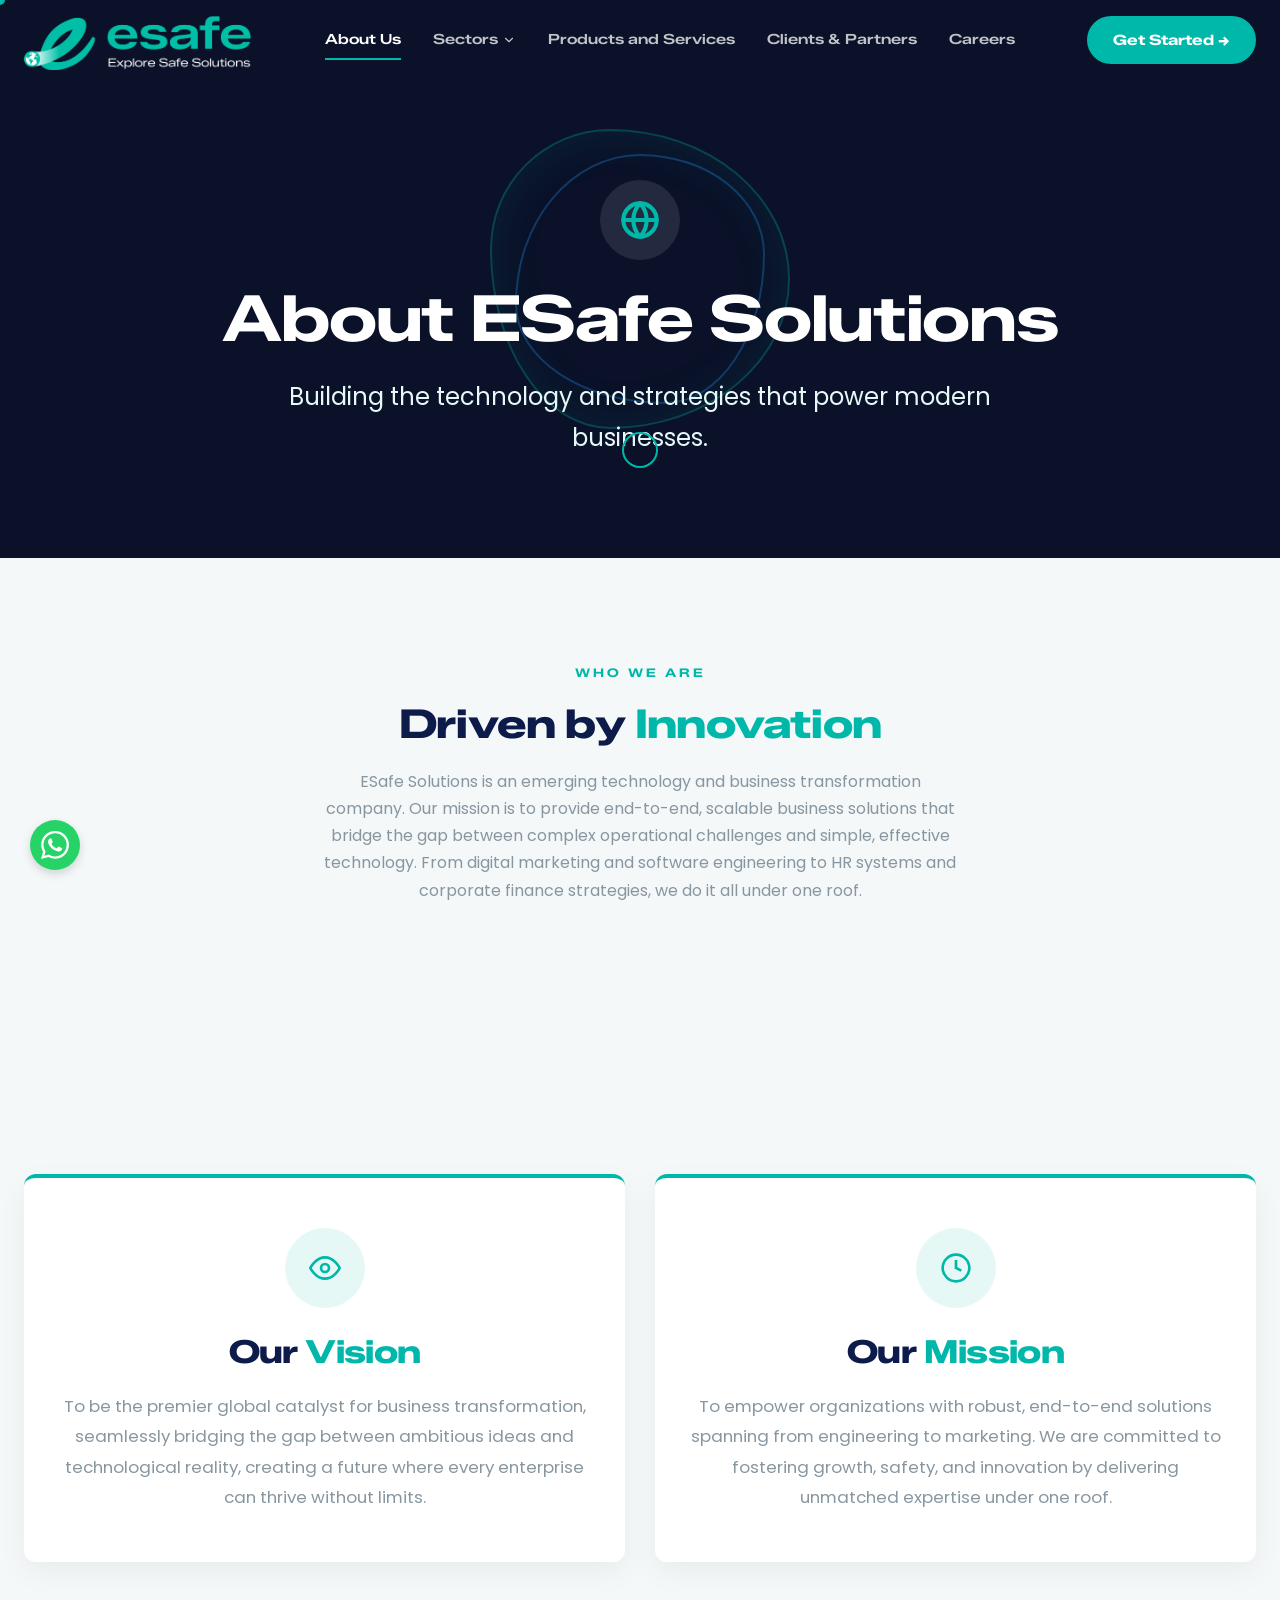
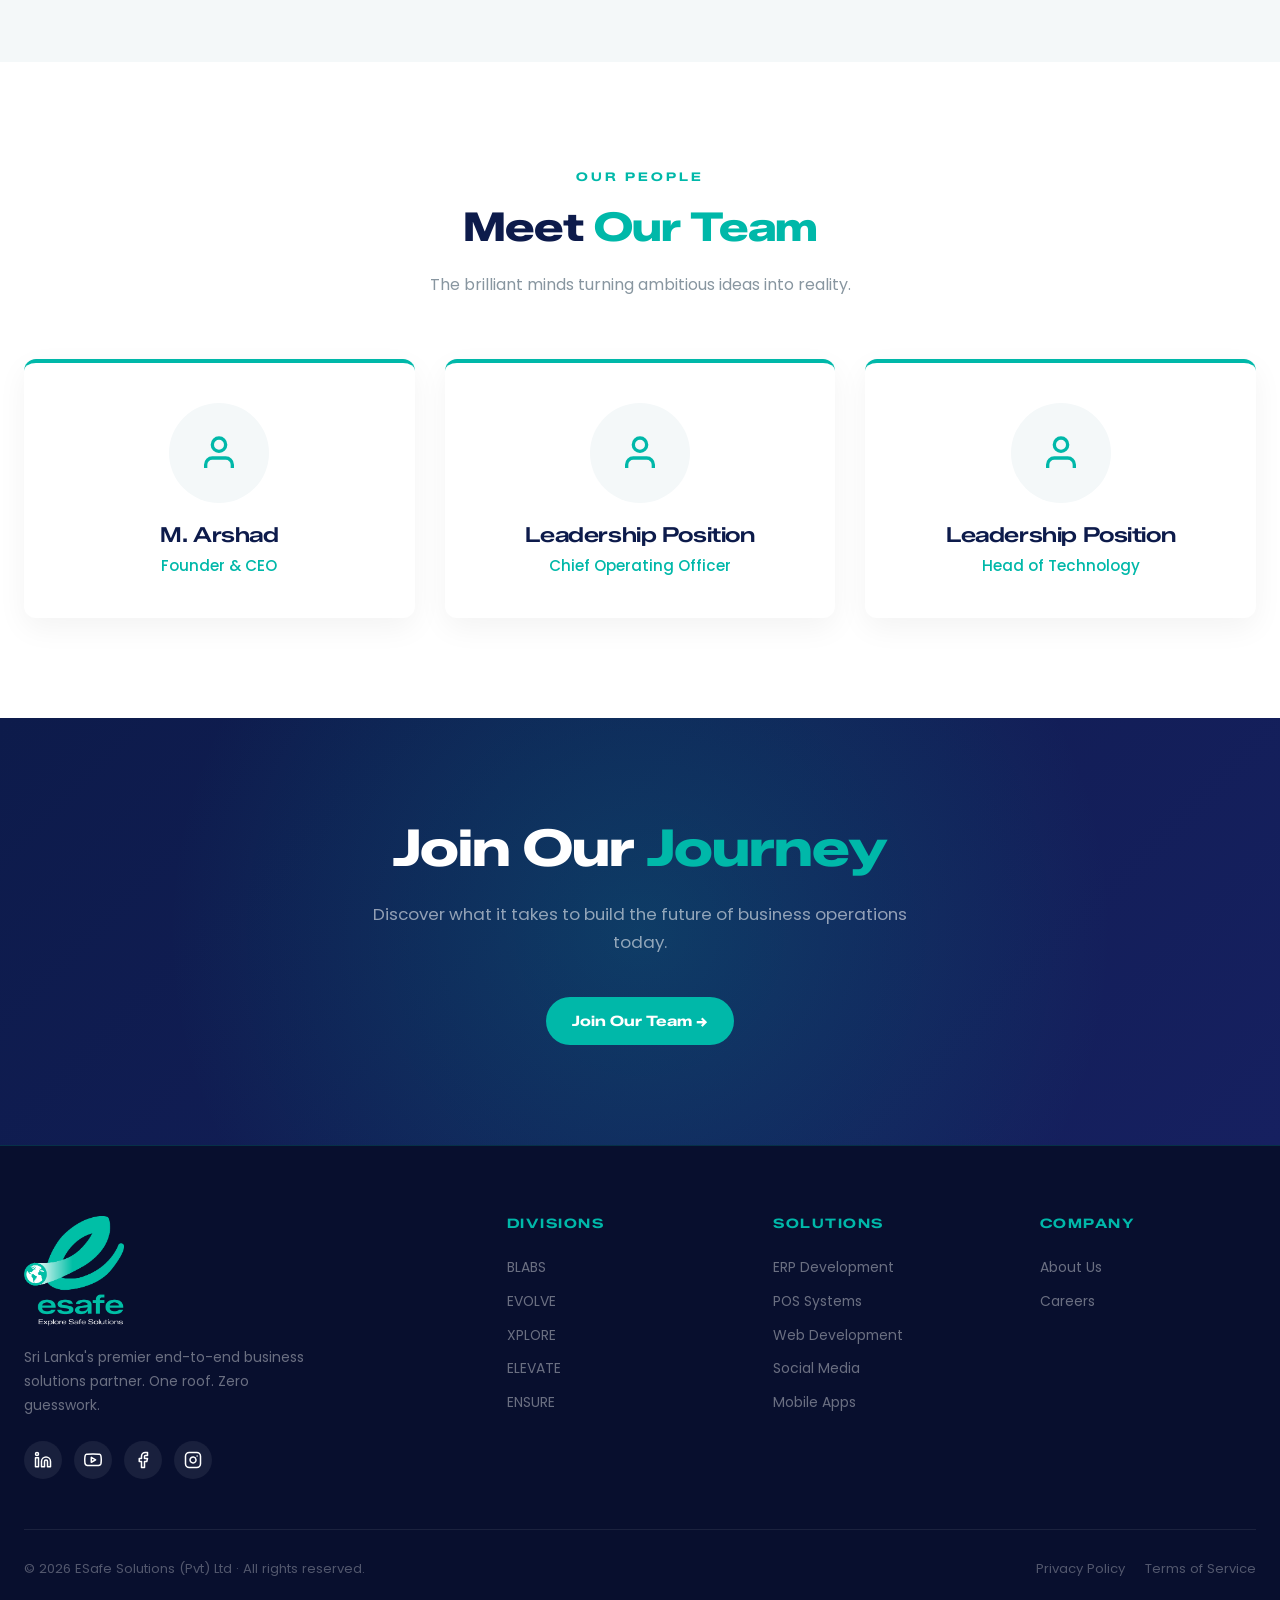
==== commit 19b85c89: "animations" ====
--- a/about.html
+++ b/about.html
@@ -37,31 +37,35 @@
             position: relative;
             overflow: hidden;
         }
-
         .sector-header::before {
             content: '';
             position: absolute;
-            top: -50%;
-            left: -50%;
-            width: 200%;
-            height: 200%;
-            background:
-                radial-gradient(circle at 30% 50%, rgba(0, 184, 169, 0.2) 0%, transparent 40%),
-                radial-gradient(circle at 70% 30%, rgba(33, 150, 243, 0.15) 0%, transparent 40%);
+            top: 50%; left: 50%;
+            width: 300px; height: 300px;
+            margin-top: -150px; margin-left: -150px;
+            border: 2px solid rgba(0, 184, 169, 0.3);
+            border-radius: 40% 60% 60% 40% / 40% 50% 50% 60%;
+            animation: core-rotate-1 10s linear infinite;
             z-index: 0;
-        }
-
+            box-shadow: inset 0 0 50px rgba(0, 184, 169, 0.1);
+        }
         .sector-header::after {
             content: '';
             position: absolute;
-            inset: 0;
-            background-image:
-                linear-gradient(rgba(255, 255, 255, 0.03) 1px, transparent 1px),
-                linear-gradient(90deg, rgba(255, 255, 255, 0.03) 1px, transparent 1px);
-            background-size: 30px 30px;
+            top: 50%; left: 50%;
+            width: 250px; height: 250px;
+            margin-top: -125px; margin-left: -125px;
+            border: 2px solid rgba(33, 150, 243, 0.3);
+            border-radius: 50% 50% 40% 60% / 60% 40% 60% 40%;
+            animation: core-rotate-2 8s linear infinite reverse;
             z-index: 0;
         }
-
+        @keyframes core-rotate-1 {
+            100% { transform: rotate(360deg); }
+        }
+        @keyframes core-rotate-2 {
+            100% { transform: rotate(360deg); }
+        }
         .sector-header-content {
             position: relative;
             z-index: 1;
@@ -642,3 +646,4 @@
 
 
 
+
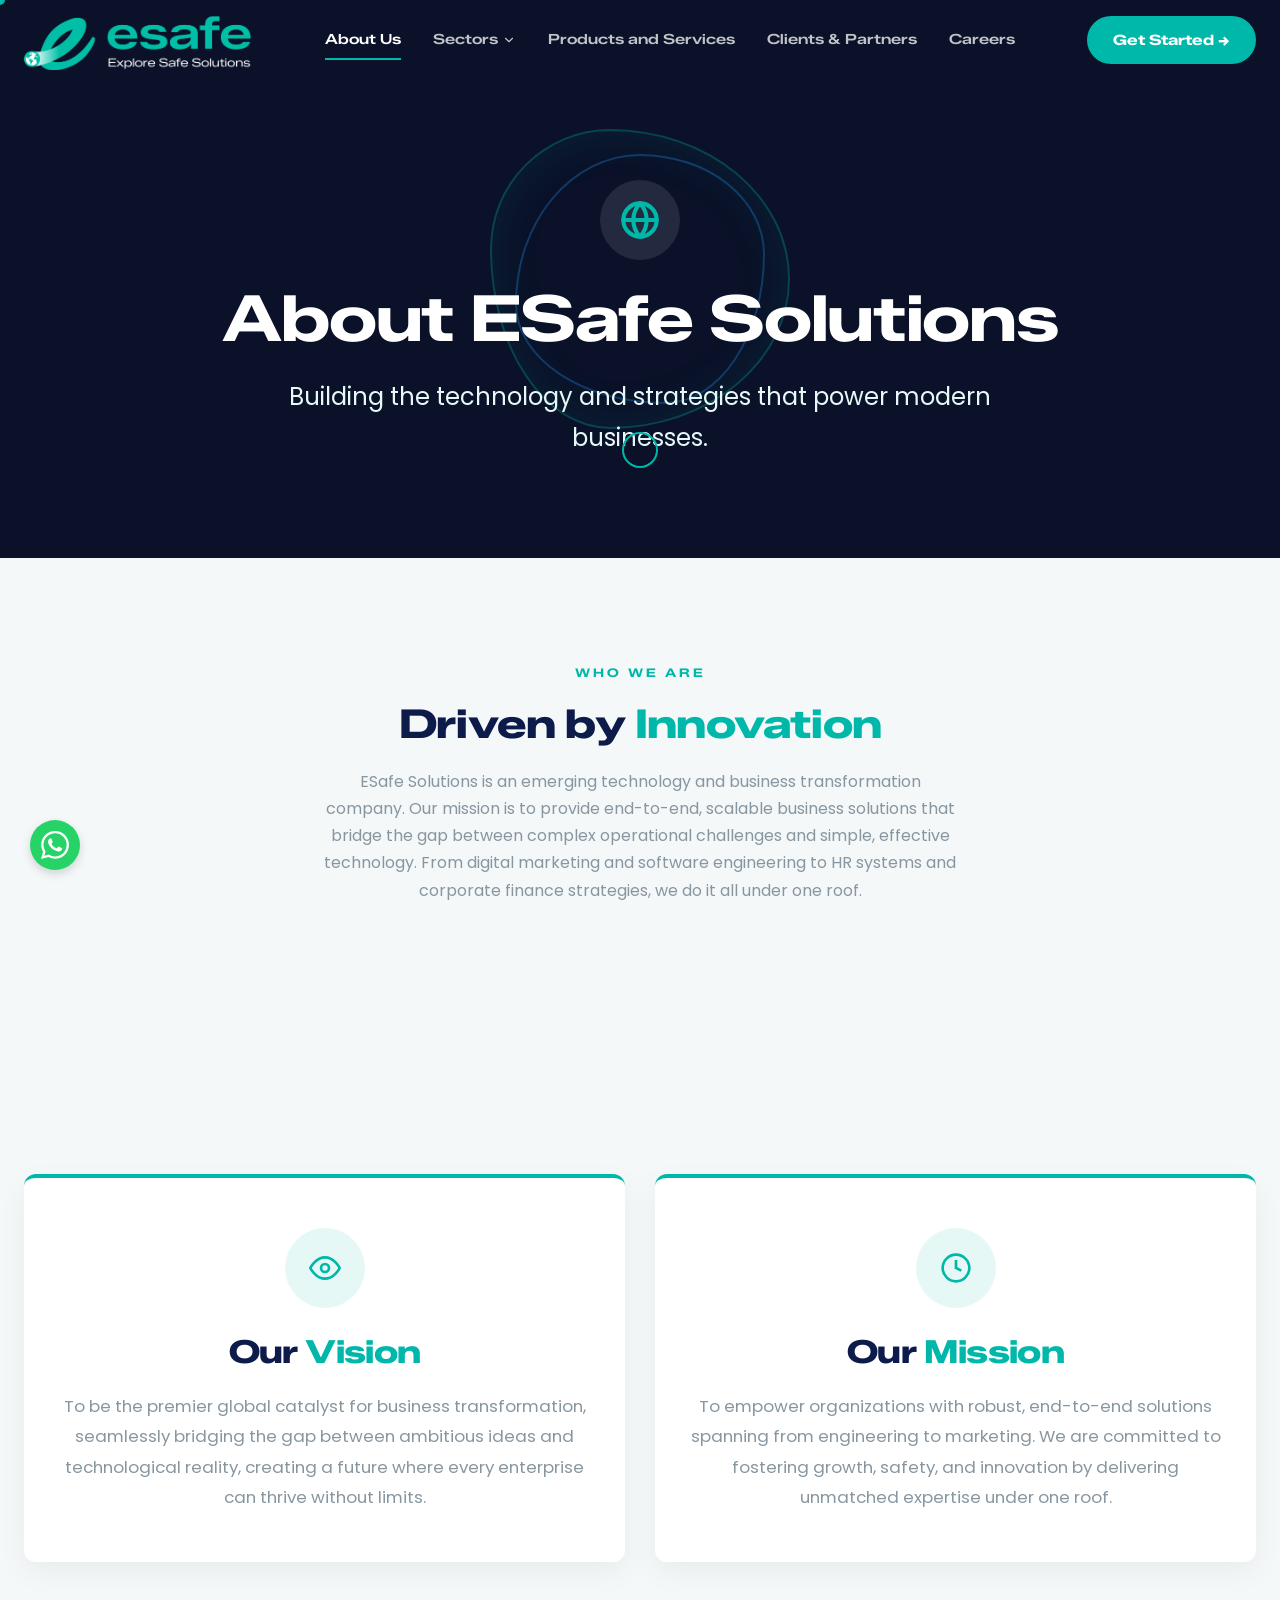
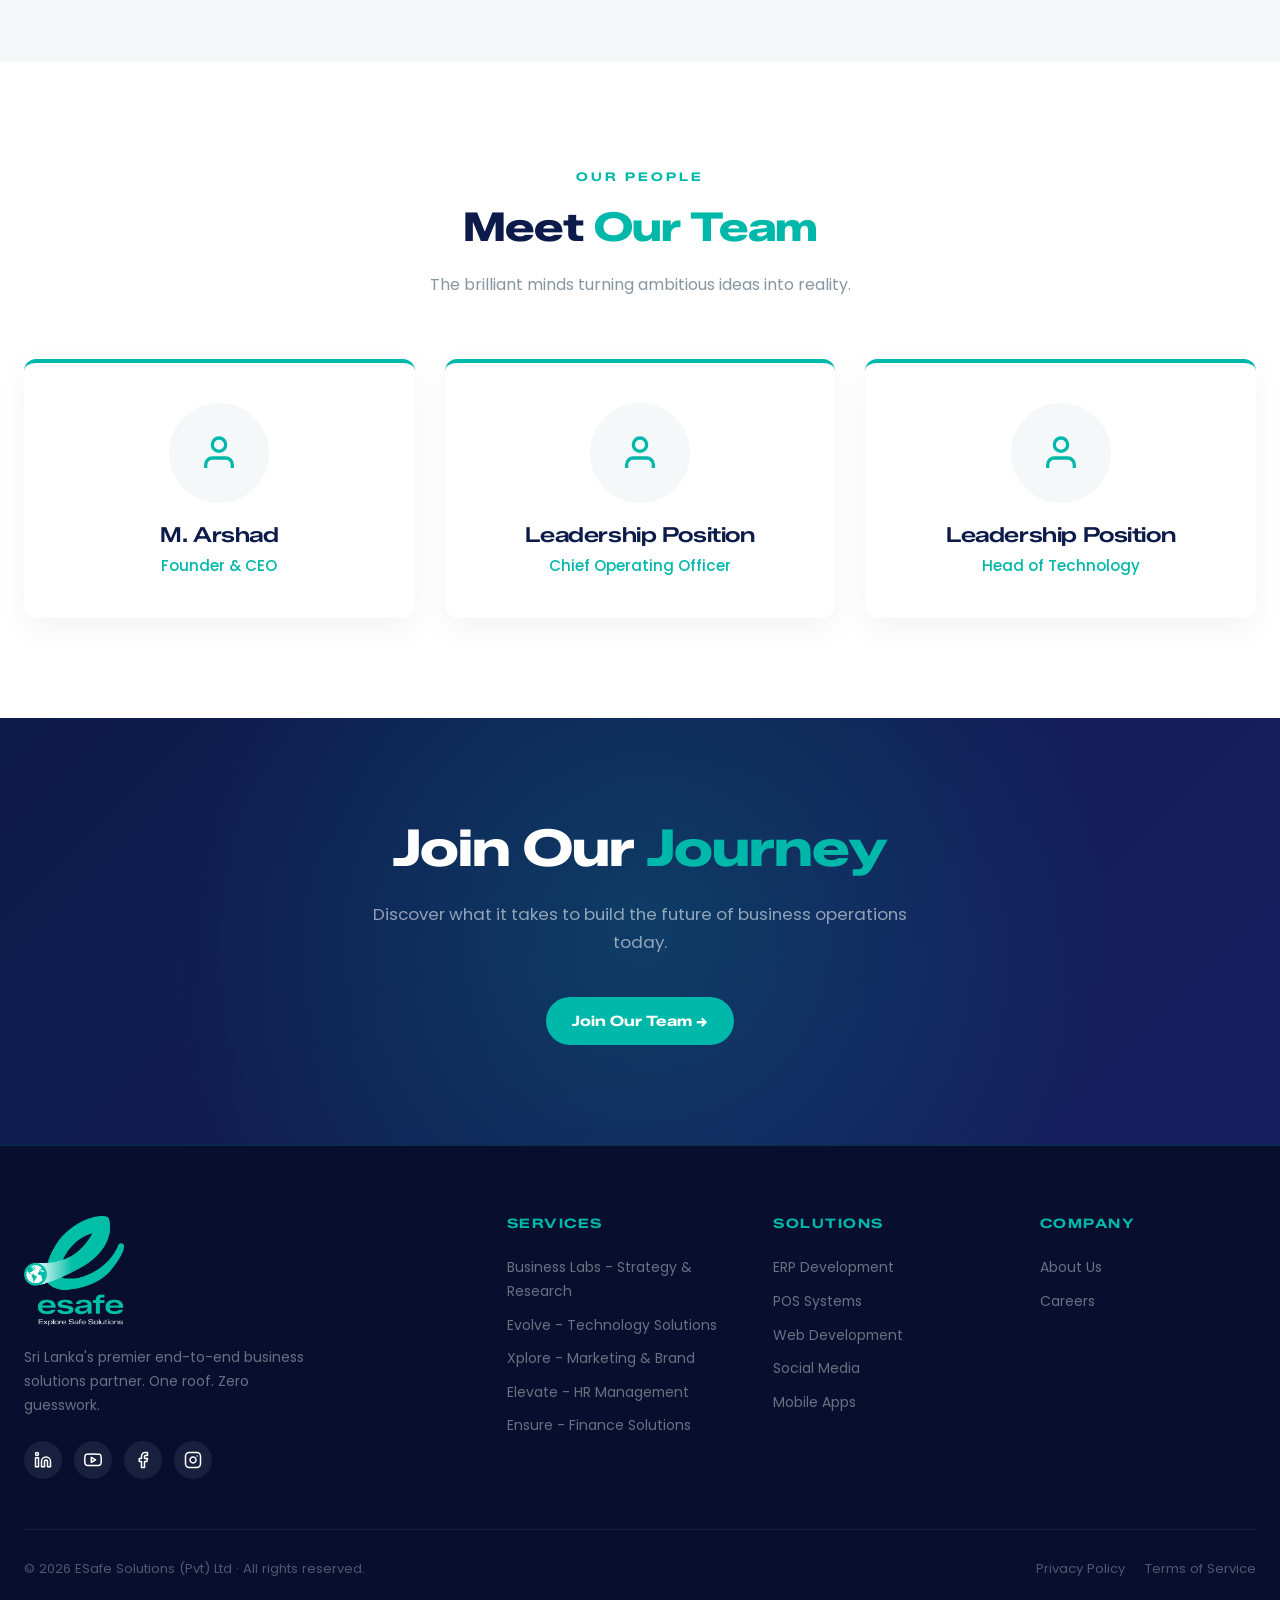
==== commit 38564f7d: "Card Changes" ====
--- a/about.html
+++ b/about.html
@@ -369,11 +369,11 @@
                         <path d="m6 9 6 6 6-6" />
                     </svg></a>
                 <ul class="dropdown-menu">
-                    <li><a href="blabs.html" class="dropdown-item">BLABS - Strategy</a></li>
-                    <li><a href="evolve.html" class="dropdown-item">EVOLVE - Tech</a></li>
-                    <li><a href="xplore.html" class="dropdown-item">XPLORE - Marketing</a></li>
-                    <li><a href="elevate.html" class="dropdown-item">ELEVATE - HR</a></li>
-                    <li><a href="ensure.html" class="dropdown-item">ENSURE - Finance</a></li>
+                    <li><a href="strategy.html" class="dropdown-item">Business Labs - Strategy &amp; Research</a></li>
+                    <li><a href="technology.html" class="dropdown-item">Evolve - Technology Solutions</a></li>
+                    <li><a href="marketing.html" class="dropdown-item">Xplore - Marketing &amp; Brand</a></li>
+                    <li><a href="hr.html" class="dropdown-item">Elevate - HR Management</a></li>
+                    <li><a href="finance.html" class="dropdown-item">Ensure - Finance Solutions</a></li>
                 </ul>
             </li>
             <li><a href="products.html" class="nav-link">Products and Services</a></li>
@@ -574,13 +574,13 @@
                 </div>
 
                 <div class="footer-col">
-                    <h4 class="footer-title">DIVISIONS</h4>
+                    <h4 class="footer-title">SERVICES</h4>
                     <ul class="footer-links">
-                        <li><a href="blabs.html">BLABS</a></li>
-                        <li><a href="evolve.html">EVOLVE</a></li>
-                        <li><a href="xplore.html">XPLORE</a></li>
-                        <li><a href="elevate.html">ELEVATE</a></li>
-                        <li><a href="ensure.html">ENSURE</a></li>
+                        <li><a href="strategy.html">Business Labs - Strategy & Research</a></li>
+                        <li><a href="technology.html">Evolve - Technology Solutions</a></li>
+                        <li><a href="marketing.html">Xplore - Marketing & Brand</a></li>
+                        <li><a href="hr.html">Elevate - HR Management</a></li>
+                        <li><a href="finance.html">Ensure - Finance Solutions</a></li>
                     </ul>
                 </div>
 
--- a/styles.css
+++ b/styles.css
@@ -839,29 +839,89 @@
 /* Hero Floating Cards */
 .hero-cards {
     position: relative;
-    height: 500px;
+    height: 600px;
     width: 100%;
+}
+
+.circle-scaler {
+    position: absolute;
+    top: 50%;
+    left: 45%; 
+    width: 0;
+    height: 0;
+    z-index: 2;
+}
+
+.circle-container {
+    position: absolute;
+    top: 0;
+    left: 0; 
+    width: 0;
+    height: 0;
 }
 
 .float-card {
     position: absolute;
+    z-index: 2;
+    width: 175px;
+    perspective: 1200px;
+    cursor: pointer;
+    margin-top: -80px;
+    margin-left: -87.5px;
+}
+
+.float-card-inner {
+    position: relative;
+    width: 100%;
+    transition: transform 0.6s cubic-bezier(0.2, 0.8, 0.2, 1);
+    transform-style: preserve-3d;
+}
+
+.float-card:hover .float-card-inner,
+.float-card.flipped .float-card-inner {
+    transform: rotateY(180deg) scale(1.15) translateY(-8px);
+    box-shadow: 0 30px 60px rgba(0, 184, 169, 0.4);
+}
+
+.float-card-front {
+    position: relative;
+    width: 100%;
+    backface-visibility: hidden;
+    -webkit-backface-visibility: hidden;
     background: rgba(255, 255, 255, 0.06);
     backdrop-filter: blur(16px) saturate(180%);
     -webkit-backdrop-filter: blur(16px) saturate(180%);
     border: 1px solid rgba(255, 255, 255, 0.12);
     border-radius: var(--radius-lg);
-    padding: 22px 24px;
+    padding: 22px 20px;
     box-shadow: 0 8px 32px rgba(0, 0, 0, 0.2);
-    transition: transform 0.3s, box-shadow 0.3s, border-color 0.3s;
-    z-index: 2;
-    width: 170px;
-}
-
-.float-card:hover {
-    transform: translateY(-8px) scale(1.05) !important;
+    display: flex;
+    flex-direction: column;
+    min-height: 160px;
+}
+
+.float-card-back {
+    position: absolute;
+    top: 0; left: 0;
+    width: 100%;
+    height: 100%;
+    backface-visibility: hidden;
+    -webkit-backface-visibility: hidden;
+    transform: rotateY(180deg);
+    border-radius: var(--radius-lg);
+    background: var(--navy);
+    border: 1px solid rgba(0, 184, 169, 0.5);
     box-shadow: 0 20px 60px rgba(0, 184, 169, 0.3);
-    border-color: rgba(0, 184, 169, 0.5);
-    backdrop-filter: blur(24px);
+    overflow: hidden;
+}
+
+.card-media {
+    width: 100%;
+    height: 100%;
+    object-fit: cover;
+    opacity: 0.85;
+    pointer-events: none;
+    border-radius: var(--radius-lg);
 }
 
 .card-icon {
@@ -875,102 +935,55 @@
     height: 28px;
 }
 
-.card-div {
-    font-family: var(--font-heading);
-    font-weight: 700;
-    font-size: 0.95rem;
+.card-title-main {
+    font-family: var(--font-heading);
+    font-weight: 800;
+    font-size: 1.15rem;
     color: var(--teal);
-}
-
-.card-sub {
-    font-size: 0.75rem;
-    color: rgba(255, 255, 255, 0.45);
-}
-
-/* Balanced pentagon layout: finely tuned for the right column */
-.card-blabs {
-    top: 5%;
-    left: 50%;
-    transform: translateX(-50%);
-    animation: float1 7s ease-in-out infinite alternate, fadeInRight 0.6s var(--ease-smooth) 1.2s both;
-}
-
-.card-evolve {
-    top: 25%;
-    right: 2%;
-    animation: float2 9s ease-in-out infinite alternate, fadeInRight 0.6s var(--ease-smooth) 1.3s both;
-    animation-delay: -2s, 1.3s;
-}
-
-.card-xplore {
-    top: 25%;
-    left: 2%;
-    animation: float3 8s ease-in-out infinite alternate, fadeInRight 0.6s var(--ease-smooth) 1.4s both;
-    animation-delay: -4s, 1.4s;
-}
-
-.card-elevate {
-    bottom: 5%;
-    right: 12%;
-    animation: float4 6.5s ease-in-out infinite alternate, fadeInRight 0.6s var(--ease-smooth) 1.5s both;
-    animation-delay: -1s, 1.5s;
-}
-
-.card-ensure {
-    bottom: 5%;
-    left: 12%;
-    animation: float5 10s ease-in-out infinite alternate, fadeInRight 0.6s var(--ease-smooth) 1.6s both;
-    animation-delay: -6s, 1.6s;
-}
-
-@keyframes float1 {
-    0% {
-        transform: translateY(0);
-    }
-
-    100% {
-        transform: translateY(-18px);
-    }
-}
-
-@keyframes float2 {
-    0% {
-        transform: translateY(0);
-    }
-
-    100% {
-        transform: translateY(-22px);
-    }
-}
-
-@keyframes float3 {
-    0% {
-        transform: translateY(0);
-    }
-
-    100% {
-        transform: translateY(-16px);
-    }
-}
-
-@keyframes float4 {
-    0% {
-        transform: translateY(0);
-    }
-
-    100% {
-        transform: translateY(-20px);
-    }
-}
-
-@keyframes float5 {
-    0% {
-        transform: translateY(0);
-    }
-
-    100% {
-        transform: translateY(-14px);
-    }
+    margin-bottom: 6px;
+    line-height: 1.1;
+}
+
+.card-title-sub {
+    font-size: 0.78rem;
+    color: rgba(255, 255, 255, 0.7);
+    line-height: 1.4;
+}
+
+/* Orbital Positioning Layout (Radius ~ 180px) */
+.card-strategy {
+    top: -180px;
+    left: 0px;
+}
+
+.card-technology {
+    top: -56px;
+    left: 171px;
+}
+
+.card-hr {
+    top: 146px;
+    left: 106px;
+}
+
+.card-finance {
+    top: 146px;
+    left: -106px;
+}
+
+.card-marketing {
+    top: -56px;
+    left: -171px;
+}
+
+@keyframes orbitSpin {
+    0% { transform: rotate(0deg); }
+    100% { transform: rotate(360deg); }
+}
+
+@keyframes orbitCounterSpin {
+    0% { transform: rotate(0deg); }
+    100% { transform: rotate(-360deg); }
 }
 
 @keyframes fadeInRight {
@@ -2076,77 +2089,6 @@
     color: #FFF;
 }
 
-/* ━━━━━━━━━━━━━━━━━━━━━━━━━━━━━━━━━━
-   LIGHT MODE & FLOATING TOGGLE
-━━━━━━━━━━━━━━━━━━━━━━━━━━━━━━━━━━ */
-.theme-toggle-floating {
-    position: fixed;
-    top: 20px;
-    left: 20px;
-    z-index: 10000;
-    background: rgba(0, 184, 169, 0.1);
-    border: 1px solid rgba(0, 184, 169, 0.3);
-    border-radius: 50%;
-    width: 48px;
-    height: 48px;
-    display: flex;
-    align-items: center;
-    justify-content: center;
-    color: var(--teal);
-    cursor: pointer;
-    box-shadow: 0 4px 15px rgba(0, 0, 0, 0.1);
-    backdrop-filter: blur(8px);
-    transition: all 0.3s var(--ease-smooth);
-}
-
-.theme-toggle-floating:hover {
-    background: var(--teal);
-    color: var(--white);
-    transform: translateY(-2px);
-    box-shadow: 0 6px 20px rgba(0, 184, 169, 0.3);
-}
-
-/* Light Mode Overrides for Home Page */
-body.light-mode .hero {
-    background-color: #f4f8f9; /* Light background */
-}
-
-body.light-mode .hero-headline,
-body.light-mode .hero-subtext,
-body.light-mode .stat-number,
-body.light-mode .stat-label {
-    color: var(--navy); /* Dark fonts */
-}
-
-body.light-mode .hero-bg-grid {
-    background-image:
-        linear-gradient(rgba(13, 27, 75, 0.05) 1px, transparent 1px),
-        linear-gradient(90deg, rgba(13, 27, 75, 0.05) 1px, transparent 1px);
-}
-
-body.light-mode .scrolled {
-    background: rgba(255, 255, 255, 0.95);
-    box-shadow: 0 4px 20px rgba(0,0,0,0.05);
-}
-
-body.light-mode .nav-link,
-body.light-mode .logo-text {
-    color: var(--navy);
-}
-
-body.light-mode .sector-header {
-    background-color: #f4f8f9;
-    color: var(--navy);
-}
-
-body.light-mode .sector-title,
-body.light-mode .sector-subtitle {
-    color: var(--navy);
-}
-
-body.light-mode .hamburger .line {
-    background-color: var(--navy);
-}
 
 /* ━━━━━━━━━━━━━━━━━━━━━━━━━━━━━━━━━━
    RESPONSIVE
@@ -2181,27 +2123,16 @@
         margin: 0 auto 36px;
     }
 
+    .circle-scaler {
+        transform: scale(0.85);
+        left: 50%;
+    }
+
     .hero-cards {
-        height: auto;
-        transform: none;
-        position: relative;
-        display: flex;
-        flex-wrap: wrap;
-        justify-content: center;
-        gap: 20px;
         margin-top: 40px;
-    }
-
-    .float-card {
-        position: relative !important;
-        top: auto !important;
-        bottom: auto !important;
-        left: auto !important;
-        right: auto !important;
-        transform: none !important;
-        animation: none !important;
-        width: 150px;
-    }
+        min-height: 500px;
+    }
+
 
     .about-grid {
         grid-template-columns: 1fr;
@@ -2246,30 +2177,17 @@
         padding: 100px 0 60px;
     }
 
+    .circle-scaler {
+        transform: scale(0.65);
+        left: 50%;
+    }
+
     .hero-cards {
-        gap: 12px;
-    }
-
-    .float-card {
-        width: calc(50% - 6px);
-        padding: 14px 10px;
-    }
-
-    .card-div {
-        font-size: 0.85rem;
-    }
-
-    .card-sub {
-        font-size: 0.65rem;
-    }
-
-    .card-icon {
-        margin-bottom: 8px;
-    }
-
-    .card-icon svg {
-        width: 22px;
-        height: 22px;
+        height: 450px;
+        margin-top: 10px;
+        display: block;
+        overflow: hidden;
+        border-radius: 20px;
     }
 
     .hero-cta {
